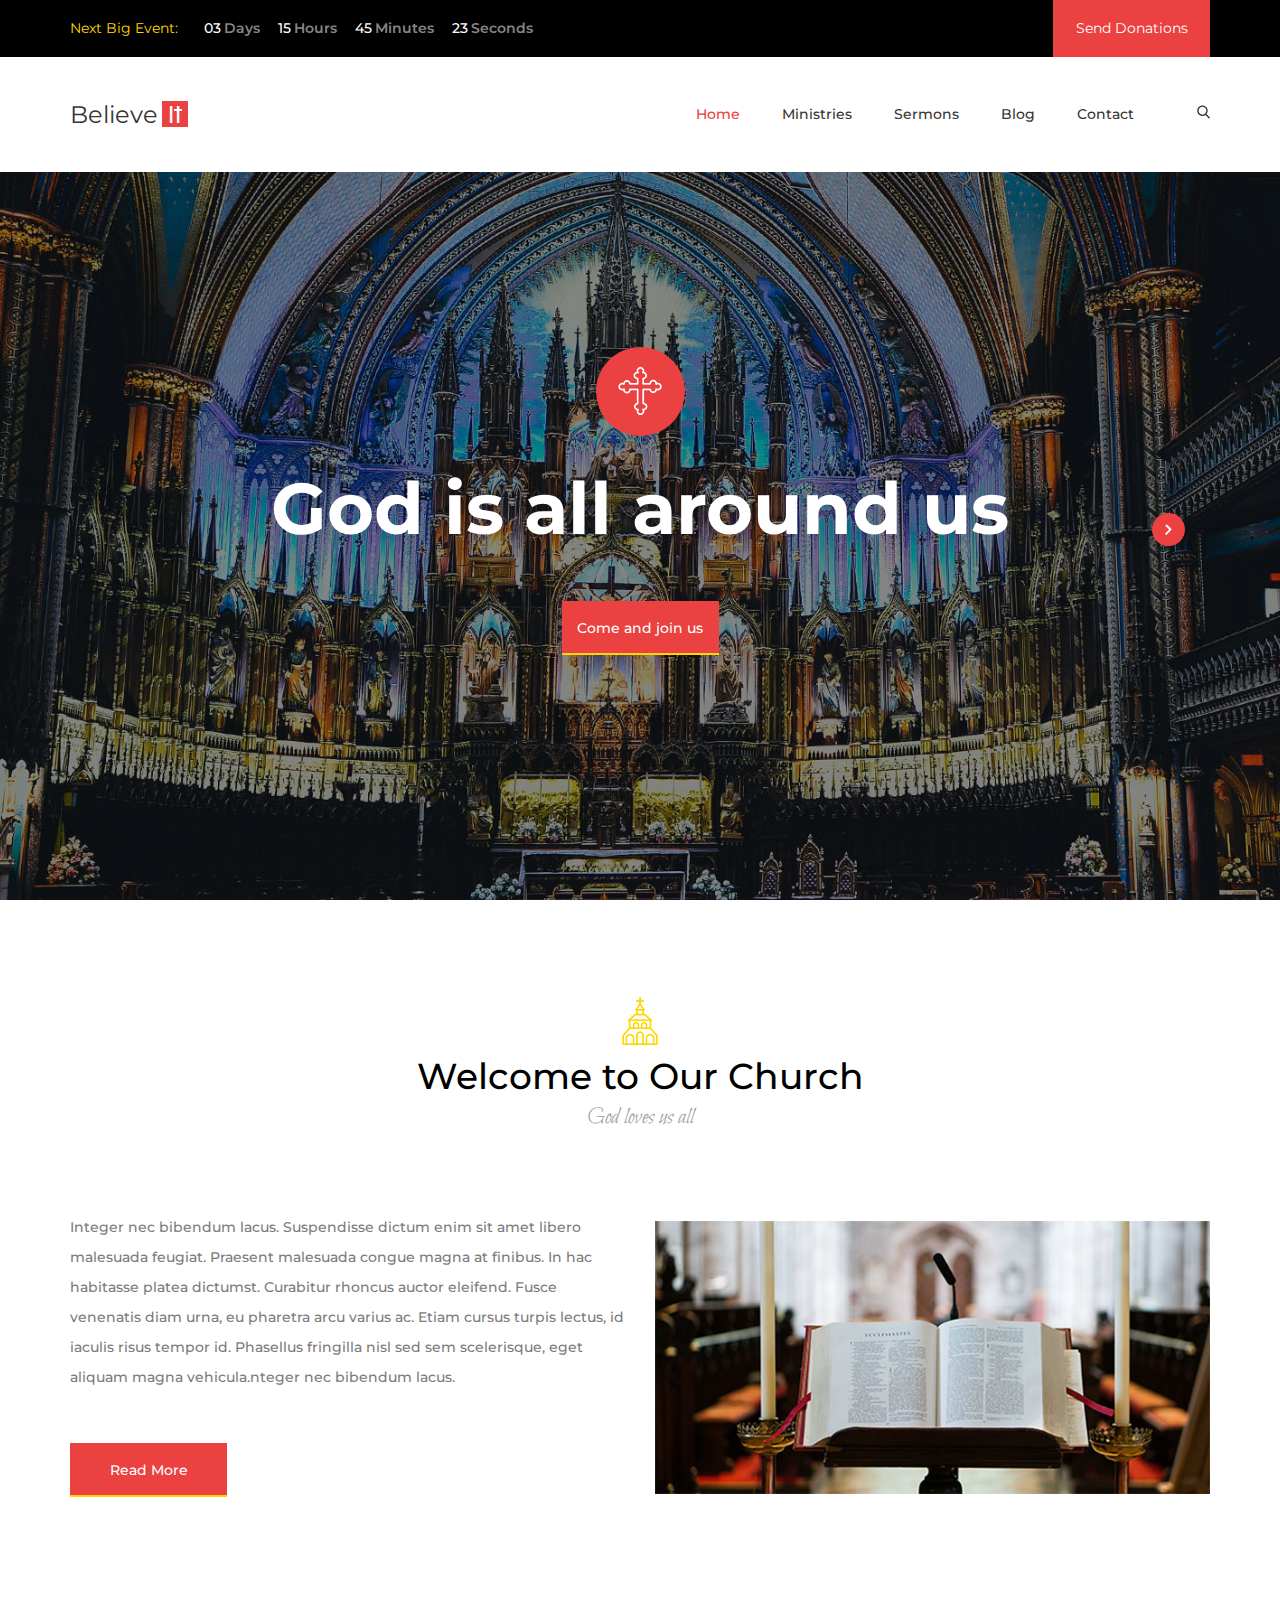
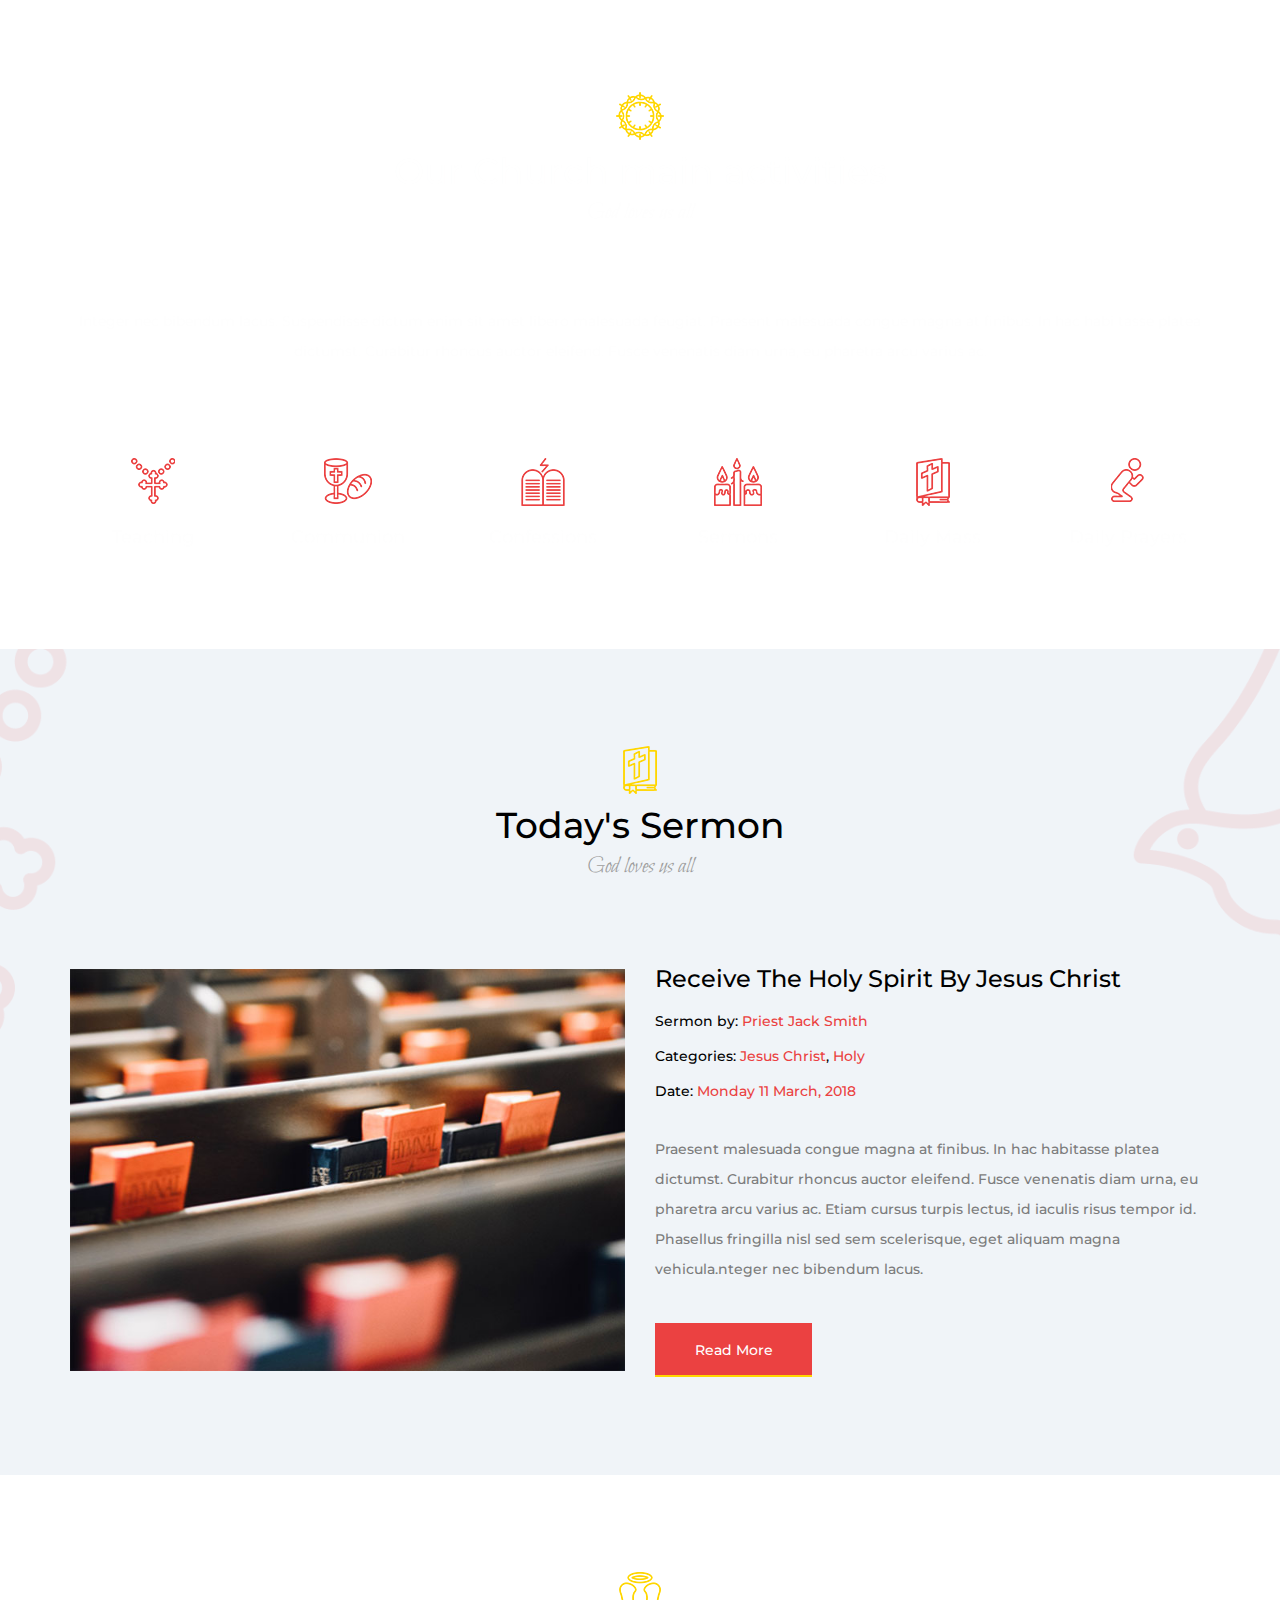
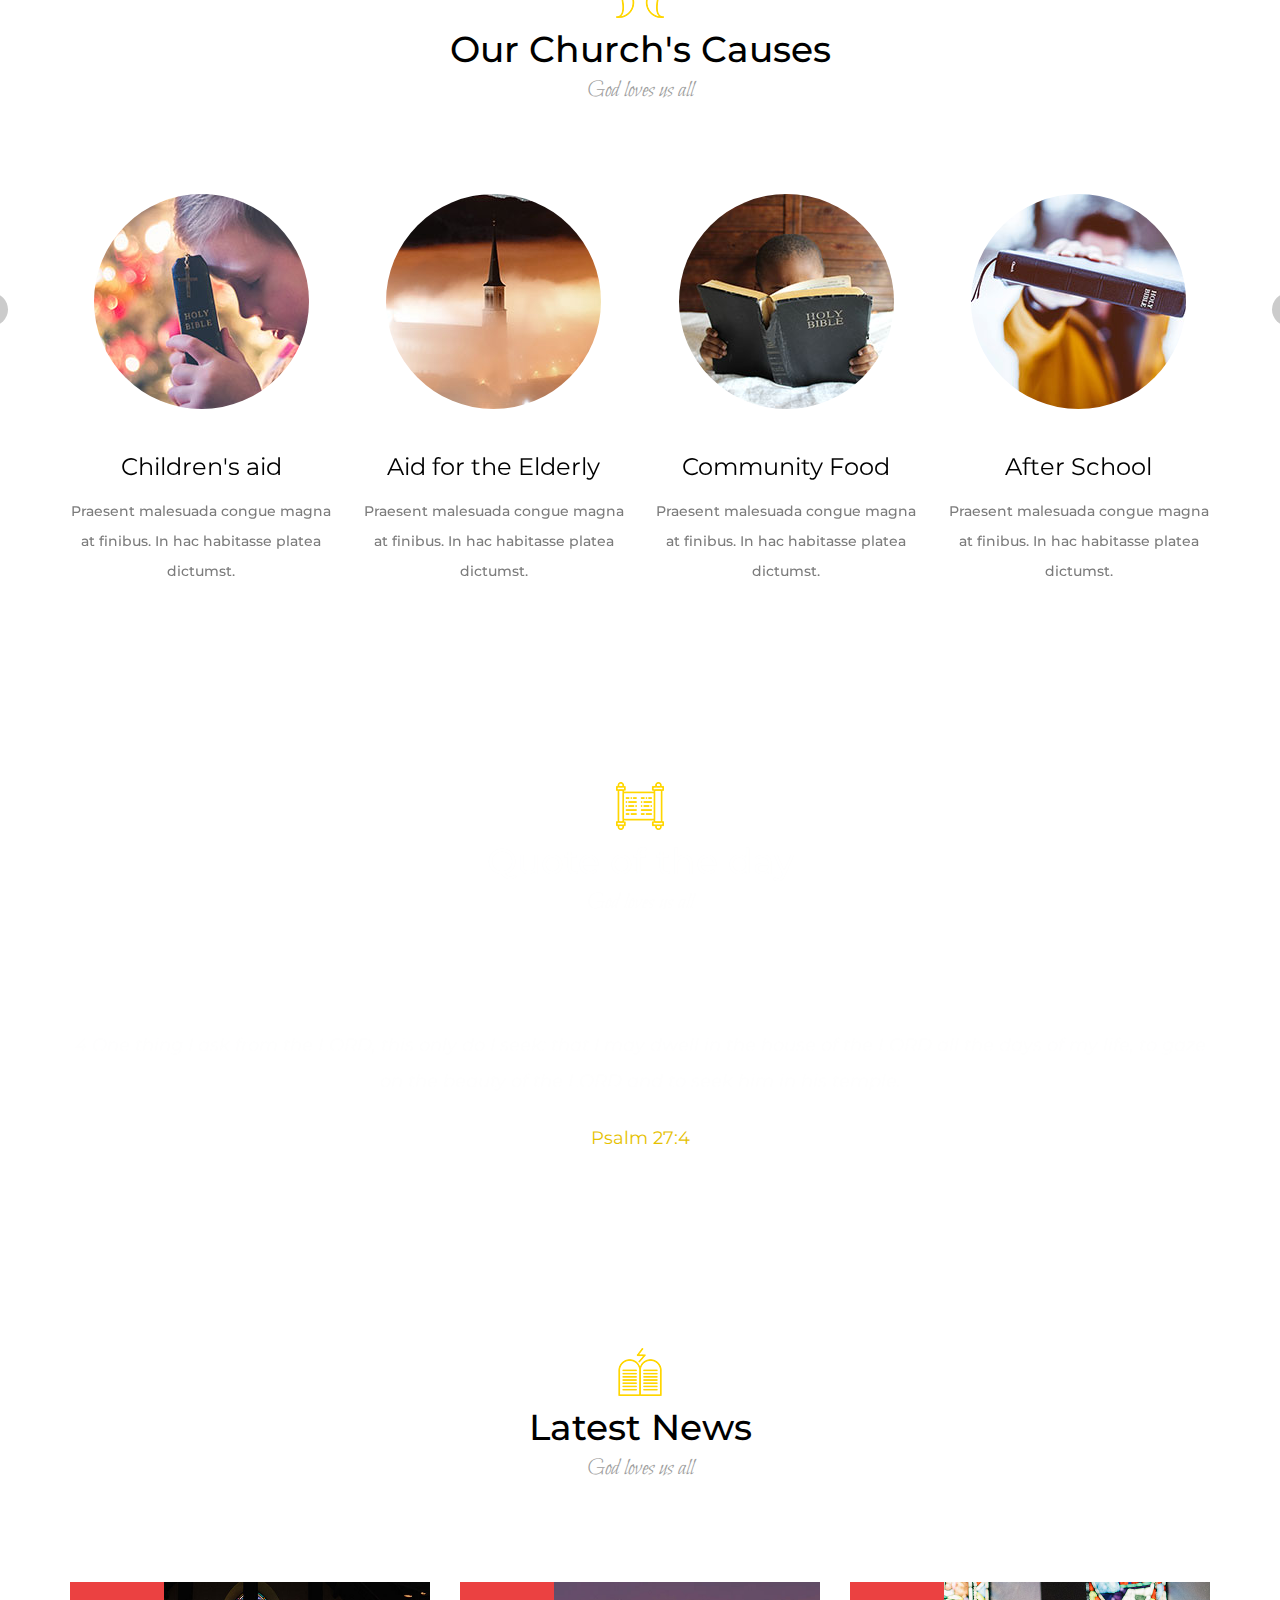
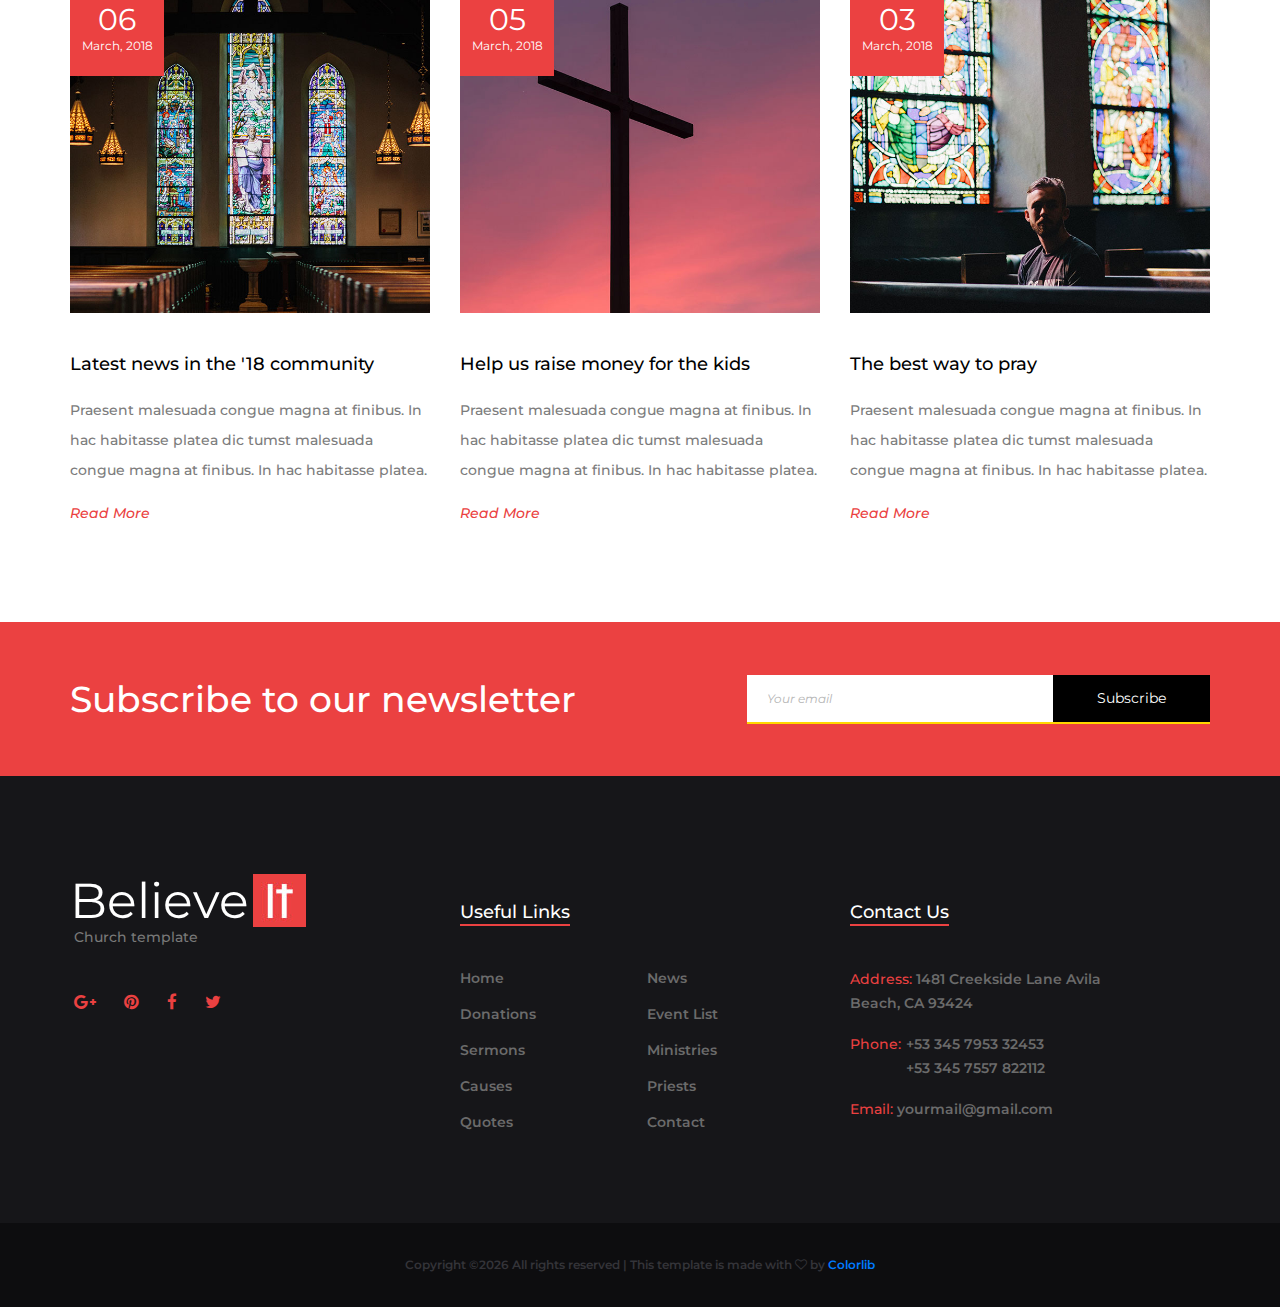
==== index.html @ 7cff06e8 "first commit" ====
<!DOCTYPE html>
<html lang="en">
<head>
<title>Church</title>
<meta charset="utf-8">
<meta http-equiv="X-UA-Compatible" content="IE=edge">
<meta name="description" content="Demo project">
<meta name="viewport" content="width=device-width, initial-scale=1">
<link rel="stylesheet" type="text/css" href="styles/bootstrap4/bootstrap.min.css">
<link href="plugins/font-awesome-4.7.0/css/font-awesome.min.css" rel="stylesheet" type="text/css">
<link rel="stylesheet" type="text/css" href="plugins/OwlCarousel2-2.2.1/owl.carousel.css">
<link rel="stylesheet" type="text/css" href="plugins/OwlCarousel2-2.2.1/owl.theme.default.css">
<link rel="stylesheet" type="text/css" href="plugins/OwlCarousel2-2.2.1/animate.css">
<link rel="stylesheet" type="text/css" href="styles/main_styles.css">
<link rel="stylesheet" type="text/css" href="styles/responsive.css">
</head>
<body>

<div class="super_container">
	
	<!-- Header -->

	<header class="header">
		
		<!-- Top Bar -->

		<div class="top_bar">
			<div class="container">
				<div class="row">
					<div class="col top_bar_content d-flex flex-row align-items-center justify-content-start">
						<div class="event_timer">
							<span>Next Big Event:</span>
							<ul class="timer">
								<li class="d-inline-flex">
									<div id="day" class="timer_num">03</div>
									<div class="timer_unit">Days</div>
								</li>
								<li class="d-inline-flex">
									<div id="hour" class="timer_num">15</div>
									<div class="timer_unit">Hours</div>
								</li>
								<li class="d-inline-flex">
									<div id="minute" class="timer_num">45</div>
									<div class="timer_unit">Minutes</div>
								</li>
								<li class="d-inline-flex">
									<div id="second" class="timer_num">23</div>
									<div class="timer_unit">Seconds</div>
								</li>
							</ul>
						</div>
						<div class="donations_button ml-auto">
							<a href="#">Send Donations</a>
						</div>
					</div>
				</div>
			</div>
		</div>

		<!-- Header Content -->

		<div class="header_container">
			<div class="container">
				<div class="row">
					<div class="col">
						<div class="header_content d-flex flex-row align-items-center justify-content-start">

							<!-- Logo -->
							<div class="logo_container">
								<div class="logo">
									<a href="#">
										<span>Believe</span>
										<img src="images/logo.jpg" alt="">
									</a>
								</div>
							</div>

							<!-- Navigation and Search -->
							<div class="header_nav_container ml-auto">
								<nav class="main_nav">
									<ul>
										<li class="active"><a href="#">Home</a></li>
										<li><a href="ministries.html">Ministries</a></li>
										<li><a href="sermons.html">Sermons</a></li>
										<li><a href="blog.html">Blog</a></li>
										<li><a href="contact.html">Contact</a></li>
									</ul>
								</nav>
								<div class="search">
									<svg xmlns="http://www.w3.org/2000/svg" xmlns:xlink="http://www.w3.org/1999/xlink" version="1.1" id="Capa_1" x="0px" y="0px" viewBox="0 0 56.966 56.966" style="enable-background:new 0 0 56.966 56.966;" xml:space="preserve" width="13px" height="14px">
										<path class="search_path" d="M55.146,51.887L41.588,37.786c3.486-4.144,5.396-9.358,5.396-14.786c0-12.682-10.318-23-23-23s-23,10.318-23,23  s10.318,23,23,23c4.761,0,9.298-1.436,13.177-4.162l13.661,14.208c0.571,0.593,1.339,0.92,2.162,0.92  c0.779,0,1.518-0.297,2.079-0.837C56.255,54.982,56.293,53.08,55.146,51.887z M23.984,6c9.374,0,17,7.626,17,17s-7.626,17-17,17  s-17-7.626-17-17S14.61,6,23.984,6z" fill="#353535"/>
									</svg>
								</div>
							</div>

							<!-- Hamburger -->

							<div class="hamburger ml-auto">
								<i class="fa fa-bars" aria-hidden="true"></i>
							</div>

						</div>
					</div>
				</div>
			</div>

			<div class="header_search_container">
				<div class="container">
					<div class="row">
						<div class="col">
							<div class="header_search_content d-flex flex-row align-items-center justify-content-end">
								<form action="#" class="header_search_form">
									<input type="search" class="search_input" placeholder="Search" required="required">
									<button class="header_search_button d-flex flex-column align-items-center justify-content-center">
										<svg xmlns="http://www.w3.org/2000/svg" xmlns:xlink="http://www.w3.org/1999/xlink" version="1.1" id="Capa_2" x="0px" y="0px" viewBox="0 0 56.966 56.966" style="enable-background:new 0 0 56.966 56.966;" xml:space="preserve" width="20px" height="20px">
											<path class="search_path" d="M55.146,51.887L41.588,37.786c3.486-4.144,5.396-9.358,5.396-14.786c0-12.682-10.318-23-23-23s-23,10.318-23,23  s10.318,23,23,23c4.761,0,9.298-1.436,13.177-4.162l13.661,14.208c0.571,0.593,1.339,0.92,2.162,0.92  c0.779,0,1.518-0.297,2.079-0.837C56.255,54.982,56.293,53.08,55.146,51.887z M23.984,6c9.374,0,17,7.626,17,17s-7.626,17-17,17  s-17-7.626-17-17S14.61,6,23.984,6z" fill="#353535"/>
										</svg>
									</button>
								</form>
							</div>
						</div>
					</div>
				</div>			
			</div>
		</div>

	</header>

	<!-- Menu -->

	<div class="menu d-flex flex-column align-items-center justify-content-center">
		<div class="menu_content">
			<div class="cross_1 d-flex flex-column align-items-center justify-content-center"><img src="images/cross_1.png" alt=""></div>
			<form action="#" class="menu_search_form">
				<input type="search" class="menu_search_input" placeholder="Search" required="required">
				<button class="menu_search_button d-flex flex-column align-items-center justify-content-center">
				<svg xmlns="http://www.w3.org/2000/svg" xmlns:xlink="http://www.w3.org/1999/xlink" version="1.1" id="Capa_3" x="0px" y="0px" viewBox="0 0 56.966 56.966" style="enable-background:new 0 0 56.966 56.966;" xml:space="preserve" width="20px" height="20px">
					<path class="search_path" d="M55.146,51.887L41.588,37.786c3.486-4.144,5.396-9.358,5.396-14.786c0-12.682-10.318-23-23-23s-23,10.318-23,23  s10.318,23,23,23c4.761,0,9.298-1.436,13.177-4.162l13.661,14.208c0.571,0.593,1.339,0.92,2.162,0.92  c0.779,0,1.518-0.297,2.079-0.837C56.255,54.982,56.293,53.08,55.146,51.887z M23.984,6c9.374,0,17,7.626,17,17s-7.626,17-17,17  s-17-7.626-17-17S14.61,6,23.984,6z" fill="#353535"/>
				</svg>
			</button>
			</form>
			<nav class="menu_nav">
				<ul>
					<li class="active"><a href="#">Home</a></li>
					<li><a href="ministries.html">Ministries</a></li>
					<li><a href="sermons.html">Sermons</a></li>
					<li><a href="blog.html">Blog</a></li>
					<li><a href="contact.html">Contact</a></li>
				</ul>
			</nav>
		</div>
		<div class="menu_close"><i class="fa fa-times" aria-hidden="true"></i></div>
	</div>

	<!-- Home -->

	<div class="home">
		
		<!-- Home Slider -->

		<div class="home_slider_container">
			<div class="owl-carousel owl-theme home_slider">

				<!-- Home Slider Item -->
				<div class="owl-item">
					<div class="home_slider_background" style="background-image:url(images/home_slider_background.jpg)"></div>
					<div class="home_slider_content text-center">
						<div class="cross_1 d-flex flex-column align-items-center justify-content-center"><img src="images/cross_1.png" alt=""></div>
						<h1>God is all around us</h1>
						<div class="button home_slider_button"><a href="#">Come and join us</a></div>
					</div>
				</div>

				<!-- Home Slider Item -->
				<div class="owl-item">
					<div class="home_slider_background" style="background-image:url(images/home_slider_background.jpg)"></div>
					<div class="home_slider_content text-center">
						<div class="cross_1 d-flex flex-column align-items-center justify-content-center"><img src="images/cross_1.png" alt=""></div>
						<h1>God is all around us</h1>
						<div class="button home_slider_button"><a href="#">Come and join us</a></div>
					</div>
				</div>

				<!-- Home Slider Item -->
				<div class="owl-item">
					<div class="home_slider_background" style="background-image:url(images/home_slider_background.jpg)"></div>
					<div class="home_slider_content text-center">
						<div class="cross_1 d-flex flex-column align-items-center justify-content-center"><img src="images/cross_1.png" alt=""></div>
						<h1>God is all around us</h1>
						<div class="button home_slider_button"><a href="#">Come and join us</a></div>
					</div>
				</div>

			</div>

			<div class="home_slider_nav d-flex flex-column align-items-center justify-content-center"><img src="images/arrow_r.png" alt=""></div>
		</div>
	</div>

	<!-- Intro -->

	<div class="intro">
		<div class="container">
			<div class="row">
				<div class="col">
					<div class="section_title_container">
						<div class="section_image"><img src="images/church_1.png" alt=""></div>
						<div class="section_title"><h2>Welcome to Our Church</h2></div>
						<div class="section_subtitle">God loves us all</div>
					</div>
				</div>
			</div>
			<div class="row intro_content">

				<!-- Intro Text -->
				<div class="col-lg-6">
					<div class="intro_text">
						<p>Integer nec bibendum lacus. Suspendisse dictum enim sit amet libero malesuada feugiat. Praesent malesuada congue magna at finibus. In hac habitasse platea dictumst. Curabitur rhoncus auctor eleifend. Fusce venenatis diam urna, eu pharetra arcu varius ac. Etiam cursus turpis lectus, id iaculis risus tempor id. Phasellus fringilla nisl sed sem scelerisque, eget aliquam magna vehicula.nteger nec bibendum lacus.</p>
						<div class="button intro_button"><a href="#">Read More</a></div>
					</div>
				</div>

				<!-- Intro Image -->

				<div class="col-lg-6">
					<div class="intro_image"><img src="images/intro.jpg" alt=""></div>
				</div>
			</div>
		</div>
	</div>

	<!-- Services -->

	<div class="services">
		<div class="services_background parallax-window" data-parallax="scroll" data-image-src="images/services.jpg" data-speed="0.8"></div>
		<div class="container">
			<div class="row">
				<div class="col">
					<div class="section_title_container">
						<div class="section_image"><img src="images/church_2.png" alt=""></div>
						<div class="section_title"><h2>Our Church main activities</h2></div>
						<div class="section_subtitle">God loves us all</div>
					</div>
				</div>
			</div>
			<div class="row">
				<div class="col">
					<div class="services_text text-center"><p>Integer nec bibendum lacus. Suspendisse dictum enim sit amet libero malesuada feugiat. Praesent malesuada congue magna at finibus. In hac habi tasse platea dictumst. Curabitur rhoncus auctor eleifend. Fusce venenatis diam urna, eu pharetra arcu varius ac.</p></div>
				</div>
			</div>
			<div class="row services_row">

				<!-- Services Item -->
				<div class="col-lg-2 col-md-4 col-sm-6">
					<div class="services_item text-center">
						<div class="services_image"><img src="images/services_1.png" alt=""></div>
						<div class="services_title">Teaching</div>
					</div>
				</div>

				<!-- Services Item -->
				<div class="col-lg-2 col-md-4 col-sm-6">
					<div class="services_item text-center">
						<div class="services_image"><img src="images/services_2.png" alt=""></div>
						<div class="services_title">Communion</div>
					</div>
				</div>

				<!-- Services Item -->
				<div class="col-lg-2 col-md-4 col-sm-6">
					<div class="services_item text-center">
						<div class="services_image"><img src="images/services_3.png" alt=""></div>
						<div class="services_title">Confessions</div>
					</div>
				</div>

				<!-- Services Item -->
				<div class="col-lg-2 col-md-4 col-sm-6">
					<div class="services_item text-center">
						<div class="services_image"><img src="images/services_4.png" alt=""></div>
						<div class="services_title">Sermons</div>
					</div>
				</div>

				<!-- Services Item -->
				<div class="col-lg-2 col-md-4 col-sm-6">
					<div class="services_item text-center">
						<div class="services_image"><img src="images/services_5.png" alt=""></div>
						<div class="services_title">Daily Mass</div>
					</div>
				</div>

				<!-- Services Item -->
				<div class="col-lg-2 col-md-4 col-sm-6">
					<div class="services_item text-center">
						<div class="services_image"><img src="images/services_6.png" alt=""></div>
						<div class="services_title">Daily Prayers</div>
					</div>
				</div>

			</div>
		</div>
	</div>

	<!-- Sermon -->

	<div class="sermon">
		<div class="sermon_background" style="background-image:url(images/sermon.png)"></div>
		<div class="container">
			<div class="row">
				<div class="col">
					<div class="section_title_container">
						<div class="section_image"><img src="images/church_3.png" alt=""></div>
						<div class="section_title"><h2>Today's Sermon</h2></div>
						<div class="section_subtitle">God loves us all</div>
					</div>
				</div>
			</div>
			<div class="row sermon_row">

				<!-- Sermon Image -->
				<div class="col-lg-6">
					<div class="sermon_image"><img src="images/sermon_image.jpg" alt=""></div>
				</div>
				
				<!-- Sermon Content -->
				<div class="col-lg-6">
					<div class="sermon_content">
						<div class="sermon_title">Receive The Holy Spirit By Jesus Christ</div>
						<ul class="sermon_list">
							<li>Sermon by: <a href="#">Priest Jack Smith</a></li>
							<li>Categories: <a href="#">Jesus Christ</a>, <a href="#">Holy</a></li>
							<li>Date: <a href="#">Monday 11 March, 2018</a></li>
						</ul>
						<div class="sermon_text">
							<p>Praesent malesuada congue magna at finibus. In hac habitasse platea dictumst. Curabitur rhoncus auctor eleifend. Fusce venenatis diam urna, eu pharetra arcu varius ac. Etiam cursus turpis lectus, id iaculis risus tempor id. Phasellus fringilla nisl sed sem scelerisque, eget aliquam magna vehicula.nteger nec bibendum lacus.</p>
						</div>
						<div class="button sermon_button"><a href="sermons.html">Read More</a></div>
					</div>
				</div>

			</div>
		</div>
	</div>

	<!-- Causes -->

	<div class="causes">
		<div class="container">
			<div class="row">
				<div class="col">
					<div class="section_title_container">
						<div class="section_image"><img src="images/church_4.png" alt=""></div>
						<div class="section_title"><h2>Our Church's Causes</h2></div>
						<div class="section_subtitle">God loves us all</div>
					</div>
				</div>
			</div>
			<div class="row">
				<div class="col">
					<div class="causes_slider_container">

						<!-- Causes Slider -->
						<div class="owl-carousel owl-theme causes_slider">

							<!-- Causes Slider Item -->
							<div class="owl-item text-center causes_item">
								<div class="causes_item_image"><img src="images/causes_1.jpg" alt=""></div>
								<div class="causes_item_title">Children's aid</div>
								<div class="causes_item_text">
									<p>Praesent malesuada congue magna at finibus. In hac habitasse platea dictumst.</p>
								</div>
							</div>

							<!-- Causes Slider Item -->
							<div class="owl-item text-center causes_item">
								<div class="causes_item_image"><img src="images/causes_2.jpg" alt=""></div>
								<div class="causes_item_title">Aid for the Elderly</div>
								<div class="causes_item_text">
									<p>Praesent malesuada congue magna at finibus. In hac habitasse platea dictumst.</p>
								</div>
							</div>

							<!-- Causes Slider Item -->
							<div class="owl-item text-center causes_item">
								<div class="causes_item_image"><img src="images/causes_3.jpg" alt=""></div>
								<div class="causes_item_title">Community Food</div>
								<div class="causes_item_text">
									<p>Praesent malesuada congue magna at finibus. In hac habitasse platea dictumst.</p>
								</div>
							</div>

							<!-- Causes Slider Item -->
							<div class="owl-item text-center causes_item">
								<div class="causes_item_image"><img src="images/causes_4.jpg" alt=""></div>
								<div class="causes_item_title">After School</div>
								<div class="causes_item_text">
									<p>Praesent malesuada congue magna at finibus. In hac habitasse platea dictumst.</p>
								</div>
							</div>

						</div>

						<div class="causes_slider_nav causes_slider_prev trans_200 d-flex flex-column align-items-center justify-content-center"><img src="images/arrow_l.png" alt=""></div>
						<div class="causes_slider_nav causes_slider_next trans_200 d-flex flex-column align-items-center justify-content-center"><img src="images/arrow_r.png" alt=""></div>
					</div>
				</div>
			</div>
		</div>
	</div>

	<!-- Quote -->

	<div class="quote">
		<div class="quote_background parallax-window" data-parallax="scroll" data-image-src="images/quote.jpg" data-speed="0.8"></div>
		<div class="container">
			<div class="row">
				<div class="col">
					<div class="section_title_container">
						<div class="section_image"><img src="images/church_5.png" alt=""></div>
						<div class="section_title"><h2>Quote of the day</h2></div>
						<div class="section_subtitle">God loves us all</div>
					</div>
				</div>
			</div>
			<div class="row quote_row">
				<div class="col text-center">
					<div class="quote_char"><img src="images/quote_char.png" alt=""></div>
					<div class="quote_text">4 One thing I ask from the LORD, this only do I seek: that I may dwell in the house of the LORD all the days of my life, to gaze on the beauty of the LORD and to seek him in his temple.</div>
					<div class="quote_source">Psalm 27:4</div>
				</div>
			</div>
		</div>
	</div>

	<!-- News -->

	<div class="news">
		<div class="container">
			<div class="row">
				<div class="col">
					<div class="section_title_container">
						<div class="section_image"><img src="images/church_6.png" alt=""></div>
						<div class="section_title"><h2>Latest News</h2></div>
						<div class="section_subtitle">God loves us all</div>
					</div>
				</div>
			</div>
			<div class="row news_row">

				<!-- News Item -->
				<div class="col-lg-4 news_col">
					<div class="news_item">
						<div class="news_image">
							<img src="images/news_1.jpg" alt="">
							<div class="news_date d-flex flex-column align-items-center justify-content-center">
								<div class="news_day">06</div>
								<div class="news_month">March, 2018</div>
							</div>
						</div>
						<div class="news_content">
							<div class="news_title">Latest news in the '18 community</div>
							<div class="news_text">
								<p>Praesent malesuada congue magna at finibus. In hac habitasse platea dic tumst malesuada congue magna at finibus. In hac habitasse platea.</p>
							</div>
							<div class="news_link"><a href="blog.html">Read More</a></div>
						</div>
					</div>
				</div>

				<!-- News Item -->
				<div class="col-lg-4 news_col">
					<div class="news_item">
						<div class="news_image">
							<img src="images/news_2.jpg" alt="">
							<div class="news_date d-flex flex-column align-items-center justify-content-center">
								<div class="news_day">05</div>
								<div class="news_month">March, 2018</div>
							</div>
						</div>
						<div class="news_content">
							<div class="news_title">Help us raise money for the kids</div>
							<div class="news_text">
								<p>Praesent malesuada congue magna at finibus. In hac habitasse platea dic tumst malesuada congue magna at finibus. In hac habitasse platea.</p>
							</div>
							<div class="news_link"><a href="blog.html">Read More</a></div>
						</div>
					</div>
				</div>

				<!-- News Item -->
				<div class="col-lg-4 news_col">
					<div class="news_item">
						<div class="news_image">
							<img src="images/news_3.jpg" alt="">
							<div class="news_date d-flex flex-column align-items-center justify-content-center">
								<div class="news_day">03</div>
								<div class="news_month">March, 2018</div>
							</div>
						</div>
						<div class="news_content">
							<div class="news_title">The best way to pray</div>
							<div class="news_text">
								<p>Praesent malesuada congue magna at finibus. In hac habitasse platea dic tumst malesuada congue magna at finibus. In hac habitasse platea.</p>
							</div>
							<div class="news_link"><a href="blog.html">Read More</a></div>
						</div>
					</div>
				</div>

			</div>
		</div>
	</div>

	<!-- Newsletter -->

	<div class="newsletter">
		<div class="container">
			<div class="row">
				<div class="col">
					<div class="newsletter_content d-flex flex-lg-row flex-column align-items-center justify-content-start">
						<div class="newsletter_title">Subscribe to our newsletter</div>
						<div class="newsletter_form_container ml-lg-auto">
							<form action="#" id="newsletter_form" class="newsletter_form">
								<input type="email" class="newsletter_input" placeholder="Your email" required="required">
								<button id="newsletter_button" class="newsletter_button">Subscribe</button>
							</form>
						</div>
					</div>
				</div>
			</div>
		</div>
	</div>

	<!-- Footer -->

	<footer class="footer">
		<div class="container">
			<div class="row">

				<!-- Footer Column -->
				<div class="col-lg-4 footer_col">

					<!-- Logo -->
					<div class="logo_container">
						<div class="logo">
							<a href="#">
								<span>Believe</span>
								<img src="images/logo_large.jpg" alt="">
							</a>
						</div>
						<div class="logo_subtitle">Church template</div>
					</div>
					<div class="footer_social">
						<ul>
							<li><a href="#"><i class="fa fa-google-plus" aria-hidden="true"></i></a></li>
							<li><a href="#"><i class="fa fa-pinterest" aria-hidden="true"></i></a></li>
							<li><a href="#"><i class="fa fa-facebook" aria-hidden="true"></i></a></li>
							<li><a href="#"><i class="fa fa-twitter" aria-hidden="true"></i></a></li>
						</ul>
					</div>
				</div>

				<!-- Footer Column -->
				<div class="col-lg-4 footer_col">
					<div class="footer_links">
						<div class="footer_title">Useful Links</div>
						<ul>
							<li><a href="index.html">Home</a></li>
							<li><a href="#">Donations</a></li>
							<li><a href="sermons.html">Sermons</a></li>
							<li><a href="#">Causes</a></li>
							<li><a href="#">Quotes</a></li>
							<li><a href="blog.html">News</a></li>
							<li><a href="#">Event List</a></li>
							<li><a href="ministries.html">Ministries</a></li>
							<li><a href="#">Priests</a></li>
							<li><a href="contact.html">Contact</a></li>
						</ul>
					</div>
				</div>

				<!-- Footer Column -->
				<div class="col-lg-3 footer_col">
					<div class="footer_contact">
						<div class="footer_title">Contact Us</div>
						<ul>
							<li><span>Address: </span>1481 Creekside Lane Avila Beach, CA 93424</li>
							<li class="footer_contact_phone">
								<span>Phone: </span>
								<div>
									<div> +53 345 7953 32453</div>
									<div> +53 345 7557 822112</div>
								</div>
							</li>
							<li><span>Email: </span>yourmail@gmail.com</li>
						</ul>
					</div>
				</div>

			</div>
		</div>

		<!-- Copyright -->
		<div class="copyright text-center"><!-- Link back to Colorlib can't be removed. Template is licensed under CC BY 3.0. -->
Copyright &copy;<script>document.write(new Date().getFullYear());</script> All rights reserved | This template is made with <i class="fa fa-heart-o" aria-hidden="true"></i> by <a href="https://colorlib.com" target="_blank">Colorlib</a>
<!-- Link back to Colorlib can't be removed. Template is licensed under CC BY 3.0. -->
</div>

	</footer>

</div>

<script src="js/jquery-3.2.1.min.js"></script>
<script src="styles/bootstrap4/popper.js"></script>
<script src="styles/bootstrap4/bootstrap.min.js"></script>
<script src="plugins/OwlCarousel2-2.2.1/owl.carousel.js"></script>
<script src="plugins/easing/easing.js"></script>
<script src="plugins/parallax-js-master/parallax.min.js"></script>
<script src="js/custom.js"></script>
</body>
</html>
---- styles/main_styles.css ----
@charset "utf-8";
/* CSS Document */

/******************************

[Table of Contents]

1. Fonts
2. Body and some general stuff
3. Header
	3.1 Top Bar
	3.2 Header Content
	3.3 Logo
	3.4 Main Navigation
	3.5 Search
	3.6 Hamburger
4. Menu
5. Home
	5.1 Home Slider
6. Intro
7. Services
8. Sermon
9. Causes
10. Quote
11. News
12. Newsletter
13. Footer


******************************/

/***********
1. Fonts
***********/

@import url('https://fonts.googleapis.com/css?family=Bilbo|Montserrat:300,400,500,600,700,800,900');

/*********************************
2. Body and some general stuff
*********************************/

*
{
	margin: 0;
	padding: 0;
	-webkit-font-smoothing: antialiased;
	-webkit-text-shadow: rgba(0,0,0,.01) 0 0 1px;
	text-shadow: rgba(0,0,0,.01) 0 0 1px;
}
body
{
	font-family: 'Montserrat', sans-serif;
	font-size: 14px;
	font-weight: 400;
	background: #FFFFFF;
	color: #7c7c7c;
}
div
{
	display: block;
	position: relative;
	-webkit-box-sizing: border-box;
    -moz-box-sizing: border-box;
    box-sizing: border-box;
}
ul
{
	list-style: none;
	margin-bottom: 0px;
}
p
{
	font-family: 'Montserrat', sans-serif;
	font-size: 14px;
	line-height: 2.14;
	font-weight: 500;
	color: #7c7c7c;
	-webkit-font-smoothing: antialiased;
	-webkit-text-shadow: rgba(0,0,0,.01) 0 0 1px;
	text-shadow: rgba(0,0,0,.01) 0 0 1px;
}
p:last-of-type
{
	margin-bottom: 0;
}
p a
{
	display: inline;
	position: relative;
	color: inherit;
	border-bottom: solid 1px #ffa07f;
	-webkit-transition: all 200ms ease;
	-moz-transition: all 200ms ease;
	-ms-transition: all 200ms ease;
	-o-transition: all 200ms ease;
	transition: all 200ms ease;
}
a, a:hover, a:visited, a:active, a:link
{
	text-decoration: none;
	-webkit-font-smoothing: antialiased;
	-webkit-text-shadow: rgba(0,0,0,.01) 0 0 1px;
	text-shadow: rgba(0,0,0,.01) 0 0 1px;
}
p a:active
{
	position: relative;
	color: #FF6347;
}
p a:hover
{
	color: #FFFFFF;
	background: #ffa07f;
}
p a:hover::after
{
	opacity: 0.2;
}
::selection
{
	background: rgba(235,65,65,0.15);
	color: #eb4141;
}
p::selection
{
	
}
h1{font-size: 48px;}
h2{font-size: 36px;}
h3{font-size: 24px;}
h4{font-size: 18px;}
h5{font-size: 14px;}
h1, h2, h3, h4, h5, h6
{
	font-family: 'Montserrat', sans-serif;
	-webkit-font-smoothing: antialiased;
	-webkit-text-shadow: rgba(0,0,0,.01) 0 0 1px;
	text-shadow: rgba(0,0,0,.01) 0 0 1px;
}
h1::selection, 
h2::selection, 
h3::selection, 
h4::selection, 
h5::selection, 
h6::selection
{
	
}
.form-control
{
	color: #db5246;
}
section
{
	display: block;
	position: relative;
	box-sizing: border-box;
}
.clear
{
	clear: both;
}
.clearfix::before, .clearfix::after
{
	content: "";
	display: table;
}
.clearfix::after
{
	clear: both;
}
.clearfix
{
	zoom: 1;
}
.float_left
{
	float: left;
}
.float_right
{
	float: right;
}
.trans_200
{
	-webkit-transition: all 200ms ease;
	-moz-transition: all 200ms ease;
	-ms-transition: all 200ms ease;
	-o-transition: all 200ms ease;
	transition: all 200ms ease;
}
.trans_300
{
	-webkit-transition: all 300ms ease;
	-moz-transition: all 300ms ease;
	-ms-transition: all 300ms ease;
	-o-transition: all 300ms ease;
	transition: all 300ms ease;
}
.trans_400
{
	-webkit-transition: all 400ms ease;
	-moz-transition: all 400ms ease;
	-ms-transition: all 400ms ease;
	-o-transition: all 400ms ease;
	transition: all 400ms ease;
}
.trans_500
{
	-webkit-transition: all 500ms ease;
	-moz-transition: all 500ms ease;
	-ms-transition: all 500ms ease;
	-o-transition: all 500ms ease;
	transition: all 500ms ease;
}
.fill_height
{
	height: 100%;
}
.super_container
{
	width: 100%;
	overflow: hidden;
}
.prlx_parent
{
	overflow: hidden;
}
.prlx
{
	height: 130% !important;
}
.nopadding
{
	padding: 0px !important;
}
.button
{
	width: 157px;
	height: 54px;
	background: rgba(235,65,65,1);
	-webkit-transition: all 200ms ease;
	-moz-transition: all 200ms ease;
	-ms-transition: all 200ms ease;
	-o-transition: all 200ms ease;
	transition: all 200ms ease;
	text-align: center;
}
.button a
{
	display: block;
	font-size: 14px;
	color: #FFFFFF;
	font-weight: 500;
	line-height: 54px;
}
.button::after
{
	display: block;
	position: absolute;
	bottom: 0;
	left: 0;
	width: 100%;
	height: 2px;
	background: #ffd600;
	content: '';
}
.button:hover
{
	background: rgba(235,65,65,0.75);
}
.section_title_container
{
	text-align: center;
}
.section_title
{
	margin-top: 10px;
}
.section_title h2
{
	color: #000000;
}
.section_subtitle
{
	font-family: 'Bilbo', serif;
	font-size: 24px;
	color: #9d9d9d;
	margin-top: -6px;
}

/*********************************
3. Header
*********************************/

.header
{
	position: fixed;
	top: 0;
	left: 0;
	width: 100%;
	z-index: 100;
	-webkit-transition: all 400ms ease;
	-moz-transition: all 400ms ease;
	-ms-transition: all 400ms ease;
	-o-transition: all 400ms ease;
	transition: all 400ms ease;
}
.header.scrolled
{
	top: -57px;
}
.header.scrolled .header_content
{
	height: 92px;
}

/*********************************
3.1 Top Bar
*********************************/

.top_bar
{
	width: 100%;
	background: #000000;
}
.top_bar_content
{
	width: 100%;
	height: 57px;
}
.event_timer span
{
	color: #ffd600;
}
.timer
{
	display: inline-block;
	margin-left: 22px;
}
.timer li:not(:last-child)
{
	margin-right: 14px;
}
.timer_num
{
	display: inline-block;
	color: #FFFFFF;
	font-weight: 500;
}
.timer_unit
{
	display: inline-block;
	color: #868687;
	font-weight: 600;
	margin-left: 3px;
}
.donations_button
{
	width: 157px;
	height: 57px;
	background: #eb4141;
	text-align: center;
	-webkit-transition: all 200ms ease;
	-moz-transition: all 200ms ease;
	-ms-transition: all 200ms ease;
	-o-transition: all 200ms ease;
	transition: all 200ms ease;
}
.donations_button a
{
	display: block;
	color: #FFFFFF;
	line-height: 57px;
	-webkit-transition: all 200ms ease;
	-moz-transition: all 200ms ease;
	-ms-transition: all 200ms ease;
	-o-transition: all 200ms ease;
	transition: all 200ms ease;
}
.donations_button:hover
{
	background: #FFFFFF;
}
.donations_button:hover a
{
	color: #eb4141;
}

/*********************************
3.2 Header Content
*********************************/

.header_container
{
	width: 100%;
	background: #FFFFFF;
}
.header_content
{
	height: 115px;
	-webkit-transition: all 400ms ease;
	-moz-transition: all 400ms ease;
	-ms-transition: all 400ms ease;
	-o-transition: all 400ms ease;
	transition: all 400ms ease;
}

/*********************************
3.3 Logo
*********************************/

.logo a span
{
	font-size: 24px;
	color: #353535;
}
.logo a img
{
	display: inline-block;
	vertical-align: text-bottom;
}

/*********************************
3.4 Main Navigation
*********************************/

.main_nav
{
	display: inline-block;
}
.main_nav ul li
{
	display: inline-block;
	margin-right: 38px;
}
.main_nav ul li:last-child
{
	margin-right: 0;
}
.main_nav ul li a
{
	font-weight: 500;
	color: #353535;
	-webkit-transition: all 200ms ease;
	-moz-transition: all 200ms ease;
	-ms-transition: all 200ms ease;
	-o-transition: all 200ms ease;
	transition: all 200ms ease;
}
.main_nav ul li a:hover
{
	color: #eb4141;
}
.main_nav ul li.active a
{
	color: #eb4141;
}

/*********************************
3.5 Search
*********************************/

.search
{
	display: inline-block;
	margin-left: 59px;
	cursor: pointer;
}
.search_path
{
	fill: #353535;
	-webkit-transition: all 200ms ease;
	-moz-transition: all 200ms ease;
	-ms-transition: all 200ms ease;
	-o-transition: all 200ms ease;
	transition: all 200ms ease;
}
.search:hover .search_path
{
	fill: #eb4141;
}
.header_search_form
{
	display: block;
	position: relative;
	width: 40%;
}
.header_search_container
{
	position: absolute;
	bottom: 0px;
	left: 0px;
	width: 100%;
	background: #eb4141;
	z-index: -1;
	opacity: 0;
	-webkit-transition: all 400ms ease;
	-moz-transition: all 400ms ease;
	-ms-transition: all 400ms ease;
	-o-transition: all 400ms ease;
	transition: all 400ms ease;
}
.header_search_container.active
{
	bottom: -73px;
	opacity: 1;
}
.header_search_content
{
	width: 100%;
	height: 73px;
}
.search_input
{
	width: 100%;
	height: 40px;
	border: none;
	outline: none;
	padding-left: 20px;
}
.header_search_button
{
	position: absolute;
	top: 0;
	right: 0;
	width: 40px;
	height: 100%;
	border: none;
	outline: none;
	cursor: pointer;
}

/*********************************
3.6 Hamburger
*********************************/

.hamburger
{
	display: none;
	cursor: pointer;
	margin-right: 10px
}
.hamburger i
{
	font-size: 20px;
	color: #353535;
	-webkit-transition: all 200ms ease;
	-moz-transition: all 200ms ease;
	-ms-transition: all 200ms ease;
	-o-transition: all 200ms ease;
	transition: all 200ms ease;
}
.hamburger:hover i
{
	color: #eb4141;
}

/*********************************
4. Menu
*********************************/

.menu
{
	position: fixed;
	width: 100vw;
	height: 100vh;
	background: rgba(255,255,255,0.98);
	z-index: 101;
	visibility: hidden;
	opacity: 0;
	-webkit-transition: all 400ms ease;
	-moz-transition: all 400ms ease;
	-ms-transition: all 400ms ease;
	-o-transition: all 400ms ease;
	transition: all 400ms ease;
}
.menu.active
{
	visibility: visible;
	opacity: 1;
}
.menu_search_form
{
	display: block;
	position: relative;
	margin-top: 50px;
}
.menu_search_input
{
	width: 400px;
	height: 40px;
	background: #FFFFFF;
	border: none;
	outline: none;
	padding-left: 20px;
}
.menu_search_button
{
	position: absolute;
	top: 0;
	right: 0;
	width: 40px;
	height: 40px;
	border: none;
	outline: none;
	cursor: pointer;
	background: #FFFFFF;
}
.menu_nav
{
	margin-top: 50px;
	text-align: center;
}
.menu_nav ul li:not(:last-child)
{
	margin-bottom: 6px;
}
.menu_nav ul li a
{
	font-size: 18px;
	font-weight: 700;
	color: #353535;
	-webkit-transition: all 200ms ease;
	-moz-transition: all 200ms ease;
	-ms-transition: all 200ms ease;
	-o-transition: all 200ms ease;
	transition: all 200ms ease;
}
.menu_nav ul li a:hover
{
	color: #eb4141;
}
.menu_close
{
	position: absolute;
	top: 100px;
	right: 100px;
	cursor: pointer;
}
.menu_close i
{
	font-size: 20px;
}
.menu_close:hover i
{
	color: #eb4141;
}

/*********************************
5. Home
*********************************/

.home
{
	width: 100%;
	height: 100vh;
}

/*********************************
5.1 Home Slider
*********************************/

.home_slider_container
{
	width: 100%;
	height: 100%;
}
.home_slider_background
{
	position: absolute;
	top: 0;
	left: 0;
	width: 100%;
	height: 100%;
	background-repeat: no-repeat;
	background-size: cover;
	background-position: center center;
}
.home_slider_content
{
	position: absolute;
	width: 100%;
	top: 38.5%;
	left: 50%;
	padding-left: 15px;
	padding-right: 15px;
	-webkit-transform: translateX(-50%);
	-moz-transform: translateX(-50%);
	-ms-transform: translateX(-50%);
	-o-transform: translateX(-50%);
	transform: translateX(-50%);
}
.cross_1
{
	width: 89px;
	height: 89px;
	border-radius: 50%;
	background: #eb4141;
	margin: 0 auto;
}
.cross_1 img
{
	width: 44px !important;
}
.home_slider_content h1
{
	font-size: 112px;
	font-weight: 700;
	color: #FFFFFF;
	margin-top: 29px;
}
.home_slider_button
{
	margin-left: auto;
	margin-right: auto;
	margin-top: 50px;
}
.home_slider_nav
{
	position: absolute;
	top: 57%;
	right: 95px;
	width: 33px;
	height: 33px;
	border-radius: 50%;
	background: rgba(235,65,65,1);
	z-index: 10;
	cursor: pointer;
	-webkit-transition: all 200ms ease;
	-moz-transition: all 200ms ease;
	-ms-transition: all 200ms ease;
	-o-transition: all 200ms ease;
	transition: all 200ms ease;
}
.home_slider_nav:hover
{
	background: rgba(235,65,65,0.75);
}

/*********************************
6. Intro
*********************************/

.intro
{
	padding-top: 97px;
	padding-bottom: 98px;
	background: #FFFFFF;
}
.intro_content
{
	margin-top: 85px;
}
.intro_text
{
	width: 100%;
	margin-top: -8px;
}
.intro_button
{
	margin-top: 50px;
}
.intro_image
{
	width: 100%;
}
.intro_image img
{
	max-width: 100%;
}

/*********************************
7. Services
*********************************/

.services
{
	padding-top: 97px;
	padding-bottom: 38px;
}
.services_background
{
	position: absolute;
	top: 0;
	left: 0;
	width: 100%;
	height: 100%;
}
.services .section_title h2,
.services .section_subtitle
{
	color: #FFFFFF;
}
.services_text
{
	margin-top: 76px;
}
.services_text p
{
	color: #FFFFFF;
	font-weight: 400;
}
.services_row
{
	margin-top: 91px;
}
.services_item
{
	width: 100%;
	margin-bottom: 60px;
}
.services_image
{
	width: 48px;
	height: 48px;
	margin: 0 auto;
}
.services_image
{
	max-width: 100%;
	max-height: 100%;
}
.services_title
{
	display: inline-block;
	font-size: 18px;
	color: #FFFFFF;
	margin-top: 18px;
	-webkit-transition: all 200ms ease;
	-moz-transition: all 200ms ease;
	-ms-transition: all 200ms ease;
	-o-transition: all 200ms ease;
	transition: all 200ms ease;
}
.services_title::after
{
	display: block;
	position: absolute;
	left: 0;
	bottom: 0px;
	width: 100%;
	height: 1px;
	background: #ffd600;
	content: '';
	visibility: hidden;
	opacity: 0;
	-webkit-transition: all 200ms ease;
	-moz-transition: all 200ms ease;
	-ms-transition: all 200ms ease;
	-o-transition: all 200ms ease;
	transition: all 200ms ease;
}
.services_item:hover .services_title
{
	color: #eb4141;
}
.services_item:hover .services_title::after
{
	visibility: visible;
	opacity: 1;
}

/*********************************
8. Sermon
*********************************/

.sermon
{
	padding-top: 97px;
	padding-bottom: 98px;
	background: #f0f4f8;
}
.sermon_background
{
	position: absolute;
	top: 0;
	left: 0;
	width: 100%;
	height: 100%;
	background-repeat: no-repeat;
	background-size: cover;
	background-position: center center;
}
.sermon_row
{
	margin-top: 84px;
}
.sermon_image
{
	width: 100%;
}
.sermon_image img
{
	max-width: 100%;
}
.sermon_content
{
	width: 100%;
	margin-top: -8px;
}
.sermon_title
{
	font-size: 24px;
	font-weight: 500;
	color: #000000;
}
.sermon_list
{
	margin-top: 14px;
}
.sermon_list li
{
	font-size: 14px;
	font-weight: 500;
	color: #000000;
	margin-bottom: 14px;
}
.sermon_list li:last-child
{
	margin-bottom: 0;
}
.sermon_list li a
{
	color: #eb4141;
}
.sermon_text
{
	margin-top: 33px;
}
.sermon_button
{
	margin-top: 38px;
}

/*********************************
9. Causes
*********************************/

.causes
{
	width: 100%;
	padding-top: 97px;
	padding-bottom: 98px;
	background: #FFFFFF;
}
.causes_slider_container
{
	width: 100%;
	margin-top: 85px;
}
.causes_item:hover .causes_item_image
{

}
.causes_item_image
{
	width: 215px;
	height: 215px;
	border-radius: 50%;
	overflow: hidden;
	margin: 0 auto;
}
.causes_item_image::after
{
	display: block;
	position: absolute;
	top: -1px;
	left: -1px;
	width: calc(100% + 2px);
	height: calc(100% + 2px);
	border-radius: 50%;
	content: '';
	border: solid 10px #eb4141;
	visibility: hidden;
	opacity: 0;
	-webkit-transition: all 200ms ease;
	-moz-transition: all 200ms ease;
	-ms-transition: all 200ms ease;
	-o-transition: all 200ms ease;
	transition: all 200ms ease;
}
.causes_item_image img
{
	max-width: 100%;
}
.causes_item:hover .causes_item_image::after
{
	visibility: visible;
	opacity: 1;
}
.causes_item_title
{
	font-size: 24px;
	color: #000000;
	margin-top: 40px;
	-webkit-transition: all 200ms ease;
	-moz-transition: all 200ms ease;
	-ms-transition: all 200ms ease;
	-o-transition: all 200ms ease;
	transition: all 200ms ease;
}
.causes_item_text
{
	margin-top: 12px;
}
.causes_item:hover .causes_item_title
{
	color: #eb4141;
}
.causes_slider_nav
{
	position: absolute;
	top: 99px;
	width: 33px;
	height: 33px;
	border-radius: 50%;
	background: #cbcbcb;
	cursor: pointer;
}
.causes_slider_nav:hover
{
	background: #eb4141;
}
.causes_slider_prev
{
	left: -95px;
}
.causes_slider_next
{
	right: -95px;
}

/*********************************
10. Quote
*********************************/

.quote
{
	width: 100%;
	padding-top: 97px;
	padding-bottom: 98px;
}
.quote_background
{
	position: absolute;
	top: 0;
	left: 0;
	width: 100%;
	height: 100%;
}
.quote .section_title h2,
.quote .section_subtitle
{
	color: #FFFFFF;
}
.quote_row
{
	margin-top: 55px;
}
.quote_text
{
	font-size: 18px;
	font-style: italic;
	color: #FFFFFF;
	margin-top: 30px;
	line-height: 2;
}
.quote_source
{
	font-size: 18px;
	color: #e6c100;
	margin-top: 26px;
}

/*********************************
11. News
*********************************/

.news
{
	width: 100%;
	padding-top: 98px;
	padding-bottom: 98px;
	background: #FFFFFF;
}
.news_row
{
	margin-top: 95px;
}
.news_item
{
	width: 100%;
}
.news_image
{
	width: 100%;
}
.news_image img
{
	max-width: 100%;
}
.news_date
{
	position: absolute;
	top: 0;
	left: 0;
	width: 94px;
	height: 94px;
	background: #eb4141;
}
.news_day
{
	font-size: 30px;
	color: #FFFFFF;
	line-height: 0.75;
}
.news_month
{
	font-size: 12px;
	color: #FFFFFF;
	line-height: 0.75;
	margin-top: 10px;
}
.news_title
{
	font-size: 18px;
	color: #000000;
	font-weight: 500;
	margin-top: 38px;
}
.news_text
{
	margin-top: 18px;
}
.news_link
{
	margin-top: 18px;
}
.news_link a
{
	font-size: 14px;
	color: #eb4141;
	font-style: italic;
	font-weight: 500;
}

/*********************************
12. Newsletter
*********************************/

.newsletter
{
	width: 100%;
	background: #eb4141;
}
.newsletter_content
{
	height: 154px;
}
.newsletter_title
{
	font-size: 36px;
	color: #FFFFFF;
	font-weight: 500;
}
.newsletter_form
{
	position: relative;
}
.newsletter_input
{
	width: 463px;
	height: 49px;
	border: none;
	outline: none;
	padding-left: 20px;
	border-bottom: solid 2px #ffd600;
}
.newsletter_button
{
	position: absolute;
	top: 0;
	right: 0;
	width: 157px;
	height: 47px;
	background: #000000;
	color: #FFFFFF;
	border: none;
	outline: none;
	cursor: pointer;
}
.newsletter_input::-webkit-input-placeholder
{
	font-size: 12px !important;
	font-weight: 400 !important;
	font-style: italic;
	color: #b5b5b5 !important;
}
.newsletter_input:-moz-placeholder
{
	font-size: 12px !important;
	font-weight: 400 !important;
	font-style: italic;
	color: #b5b5b5 !important;
}
.newsletter_input::-moz-placeholder
{
	font-size: 12px !important;
	font-weight: 400 !important;
	font-style: italic;
	color: #b5b5b5 !important;
} 
.newsletter_input:-ms-input-placeholder
{ 
	font-size: 12px !important;
	font-weight: 400 !important;
	font-style: italic;
	color: #b5b5b5 !important;
}
.newsletter_input::input-placeholder
{
	font-size: 12px !important;
	font-weight: 400 !important;
	font-style: italic;
	color: #b5b5b5 !important;
}

/*********************************
13. Footer
*********************************/

.footer
{
	width: 100%;
	background: #161619;
	padding-top: 88px;
}
.footer .logo a span
{
	font-size: 49px;
	color: #FFFFFF;
}
.footer .logo a img
{
	display: inline-block;
	-webkit-transform: translateY(5px);
	-moz-transform: translateY(5px);
	-ms-transform: translateY(5px);
	-o-transform: translateY(5px);
	transform: translateY(5px);
}
.logo_subtitle
{
	font-size: 14px;
	font-weight: 500;
	color: #797979;
	margin-top: -11px;
	padding-left: 4px;
}
.footer_social
{
	margin-top: 45px;
	padding-left: 4px;
}
.footer_social ul li
{
	display: inline-block;
	margin-right: 24px;
}
.footer_social ul li:last-child
{
	margin-right: 0;
}
.footer_social ul li a i
{
	font-size: 17px;
	color: #eb4141;
	-webkit-transition: all 200ms ease;
	-moz-transition: all 200ms ease;
	-ms-transition: all 200ms ease;
	-o-transition: all 200ms ease;
	transition: all 200ms ease;
}
.footer_social ul li:hover a i
{
	color: #FFFFFF;
}
.footer_links
{
	width: 100%;
	padding-top: 35px;
}
.footer_title
{
	display: inline-block;
	font-size: 18px;
	font-weight: 500;
	color: #FFFFFF;
}
.footer_title::after
{
	display: block;
	position: absolute;
	left: 0;
	bottom: 0;
	width: 100%;
	height: 2px;
	background: #eb4141;
	content: '';
}
.footer_links ul
{
	-webkit-columns: 2;
	-moz-columns: 2;
	columns: 2;
	margin-top: 42px;
}
.footer_links ul li
{
	margin-bottom: 15px;
}
.footer_links ul li a
{
	font-size: 14px;
	color: #6b6b6b;
	font-weight: 600;
	-webkit-transition: all 200ms ease;
	-moz-transition: all 200ms ease;
	-ms-transition: all 200ms ease;
	-o-transition: all 200ms ease;
	transition: all 200ms ease;
}
.footer_links ul li a:hover
{
	color: #eb4141;
}
.footer_contact
{
	width: 100%;
	padding-top: 35px;
}
.footer_contact ul
{
	margin-top: 42px;
}
.footer_contact ul li
{
	font-size: 14px;
	font-weight: 600;
	color: #6b6b6b;
	line-height: 1.71;
	margin-bottom: 17px;
}
.footer_contact ul li:last-child
{
	margin-bottom: 0;
}
.footer_contact ul li span
{
	font-weight: 500;
	color: #eb4141;
}
.footer_contact_phone span
{
	float: left;
}
.footer_contact_phone div
{
	padding-left: 28px;
}
.copyright
{
	width: 100%;
	height: 84px;
	background: #0d0d0f;
	color: #343439;
	font-size: 12px;
	font-weight: 600;
	line-height: 84px;
	margin-top: 75px;
}
---- styles/responsive.css ----
@charset "utf-8";
/* CSS Document */

/******************************

[Table of Contents]

1. 1600px
2. 1440px
3. 1280px
4. 1199px
5. 1024px
6. 991px
7. 959px
8. 880px
9. 768px
10. 767px
11. 539px
12. 479px
13. 400px

******************************/

/************
1. 1600px
************/

@media only screen and (max-width: 1600px)
{
	
}

/************
2. 1440px
************/

@media only screen and (max-width: 1440px)
{
	
}

/************
3. 1380px
************/

@media only screen and (max-width: 1380px)
{
	
}

/************
3. 1280px
************/

@media only screen and (max-width: 1280px)
{
	.home_slider_content h1
	{
		font-size: 72px;
	}
}

/************
4. 1199px
************/

@media only screen and (max-width: 1199px)
{
	
}

/************
4. 1100px
************/

@media only screen and (max-width: 1100px)
{
	
}

/************
5. 1024px
************/

@media only screen and (max-width: 1024px)
{
	
}

/************
6. 991px
************/

@media only screen and (max-width: 991px)
{
	.home_slider_nav
	{
		right: 40px;
	}
	.home_slider_content h1
	{
		font-size: 64px;
	}
	.header_nav_container
	{
		display: none;
	}
	.hamburger
	{
		display: block;
	}
	.intro_image
	{
		margin-top: 50px;
	}
	.sermon_content
	{
		margin-top: 76px;
	}
	.news_col:not(:last-child)
	{
		margin-bottom: 60px;
	}
	.newsletter_content
	{
		height: auto;
		padding-top: 40px;
		padding-bottom: 50px;
	}
	.newsletter_form_container
	{
		margin-top: 30px;
	}
	.footer_col:not(:last-child)
	{
		margin-bottom: 30px;
	}
}

/************
7. 959px
************/

@media only screen and (max-width: 959px)
{
	
}

/************
8. 880px
************/

@media only screen and (max-width: 880px)
{
	
}

/************
9. 768px
************/

@media only screen and (max-width: 768px)
{
	
}

/************
10. 767px
************/

@media only screen and (max-width: 767px)
{
	.top_bar
	{
		display: none;
	}
	.header.scrolled
	{
		top: 0px;
	}
	.home_slider_content h1
	{
		font-size: 48px;
	}
	.causes_slider_nav
	{
		display: none !important;
	}
}

/************
11. 575px
************/

@media only screen and (max-width: 575px)
{
	p
	{
		font-size: 13px;
		font-weight: 400;
	}
	h2
	{
		font-size: 24px;
	}
	.button
	{
		width: 117px;
		height: 36px;
	}
	.button a
	{
		font-size: 10px;
		line-height: 36px
	}
	.home_slider_button
	{
		margin-top: 33px;
	}
	.section_subtitle
	{
		font-size: 16px;
	}
	.header_content
	{
		height: 65px;
	}
	.header.scrolled .header_content
	{
		height: 65px;
	}
	.cross_1
	{
		height: 59px;
		width: 59px;
	}
	.cross_1 img
	{
		width: 34px !important;
	}
	.home_slider_nav
	{
		display: none !important;
	}
	.home_slider_content h1
	{
		font-size: 24px;
	}
	.sermon_title
	{
		font-size: 20px;
	}
	.quote_text,
	.quote_source
	{
		font-size: 14px;
	}
	.menu_close
	{
		top: 21px;
		right: 40px;
	}
	.menu_search_form
	{
		width: 100%;
		padding-right: 15px;
	}
	.menu_search_input
	{
		width: 100%;
	}
	.menu_search_button
	{
		right: 15px;
	}
	.menu_content
	{
		width: 100%;
		padding-left: 15px;
		padding-right: 15px;
	}
	.newsletter_title
	{
		font-size: 24px;
	}
	.newsletter_form_container
	{
		width: 100%;
	}
	.newsletter_form
	{
		width: 100%;
	}
	.newsletter_input
	{
		width: 100%;
		height: 40px;
	}
	.newsletter_button
	{
		width: 101px;
		height: 38px;
		font-size: 10px;
	}
}

/************
11. 539px
************/

@media only screen and (max-width: 539px)
{
	
}

/************
12. 480px
************/

@media only screen and (max-width: 480px)
{
	
}

/************
13. 479px
************/

@media only screen and (max-width: 479px)
{
	
}

/************
14. 400px
************/

@media only screen and (max-width: 400px)
{
	
}
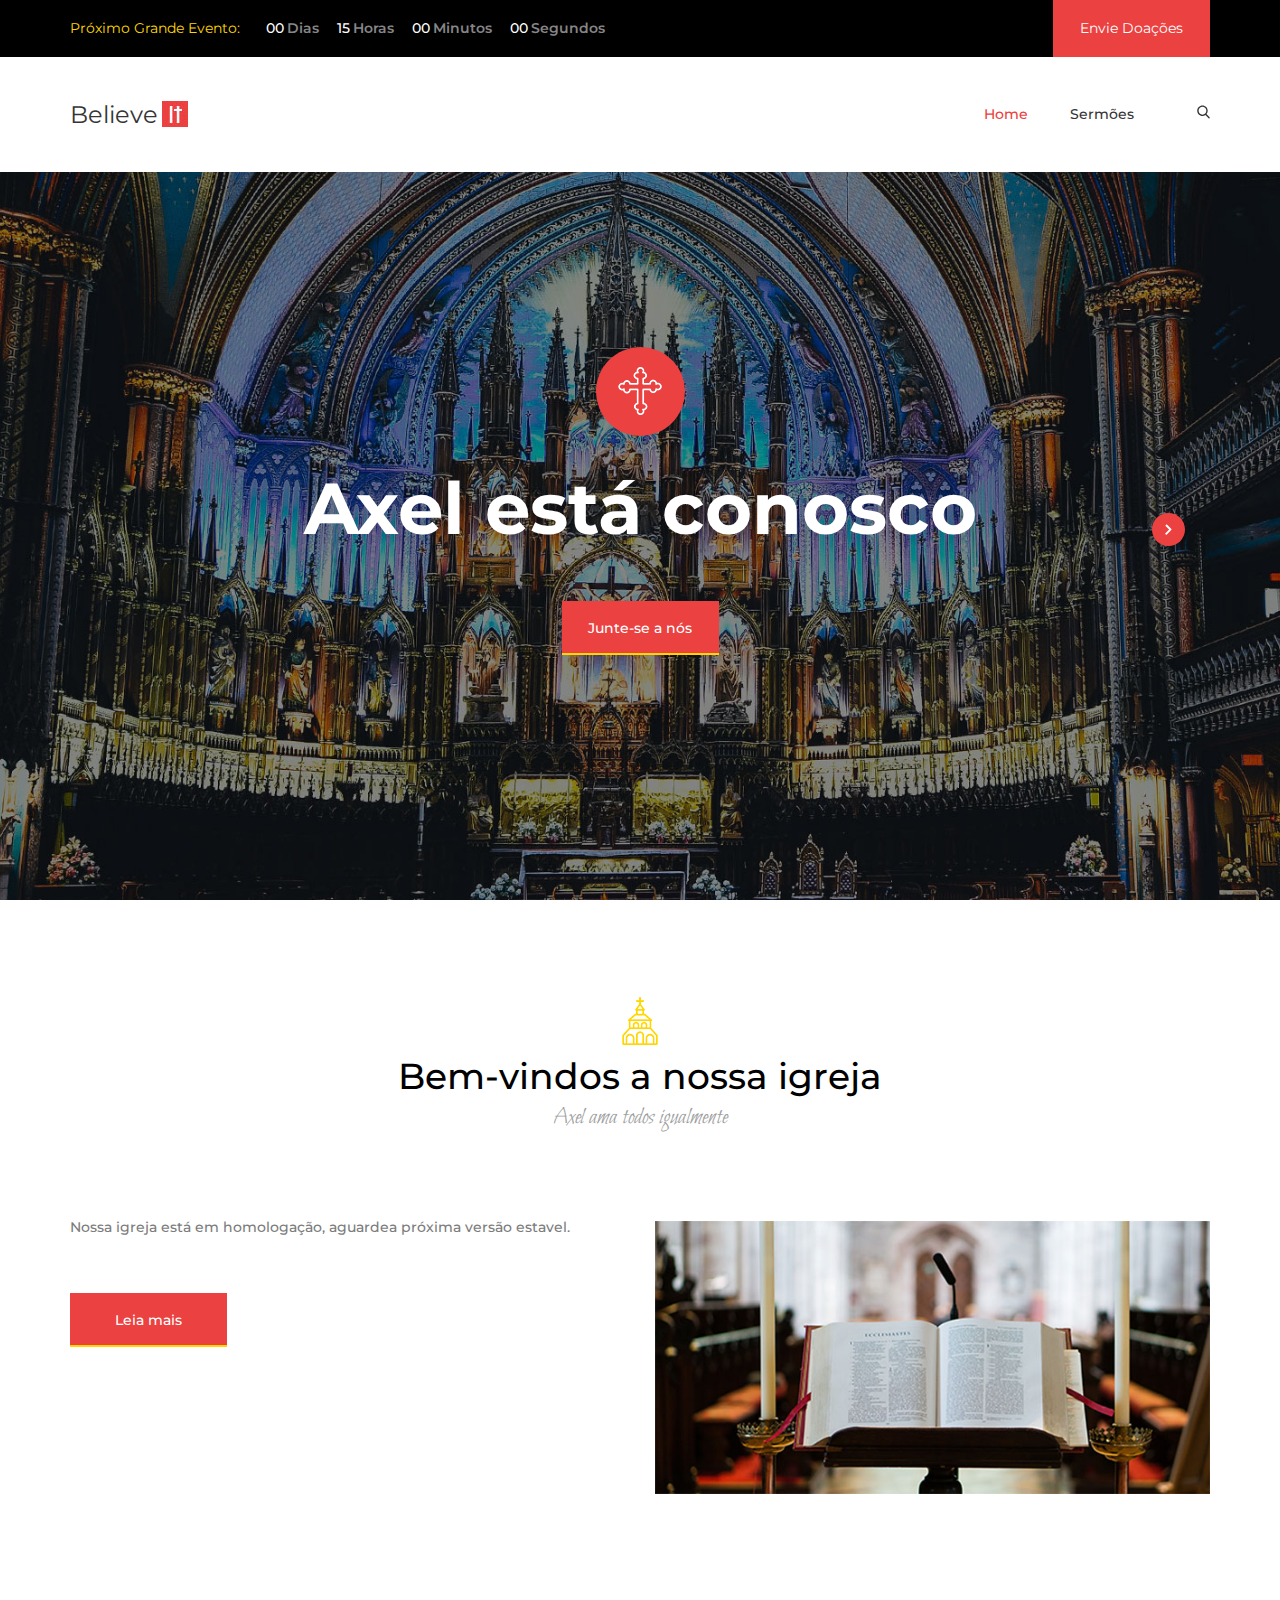
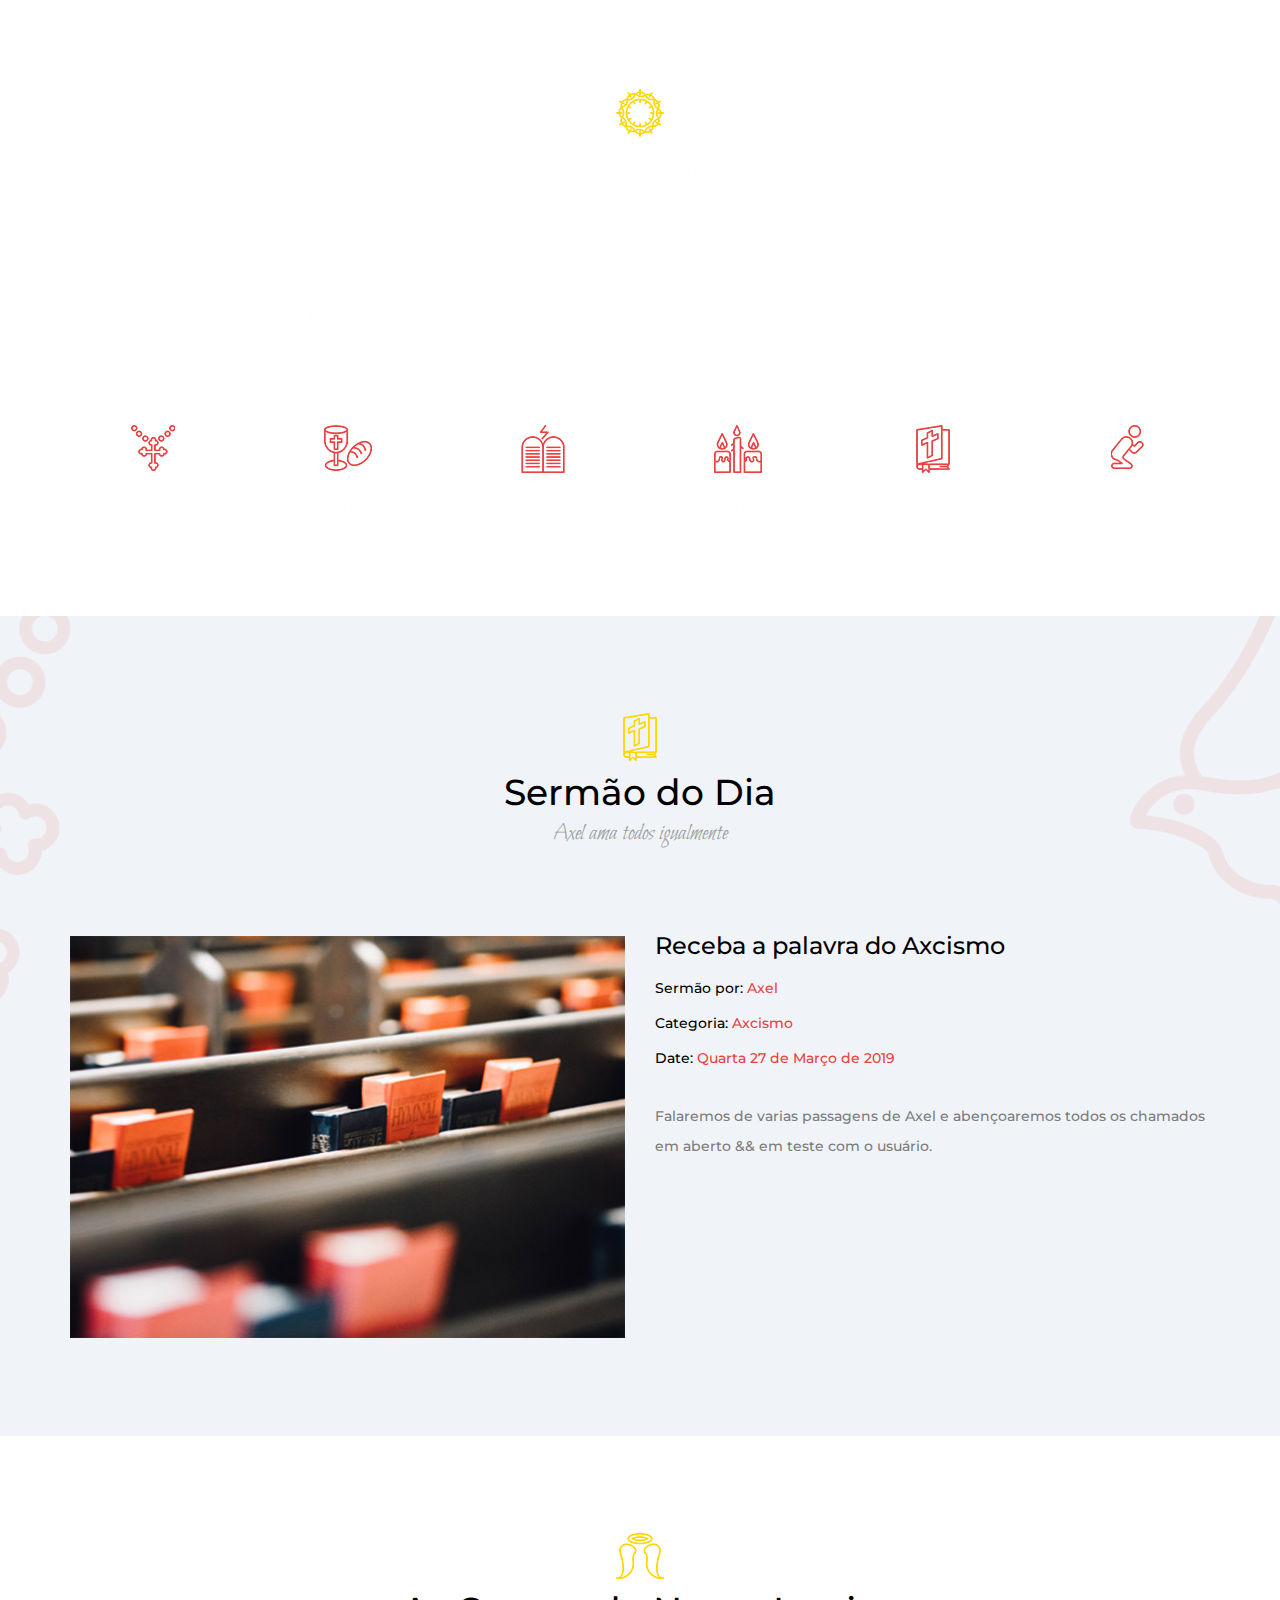
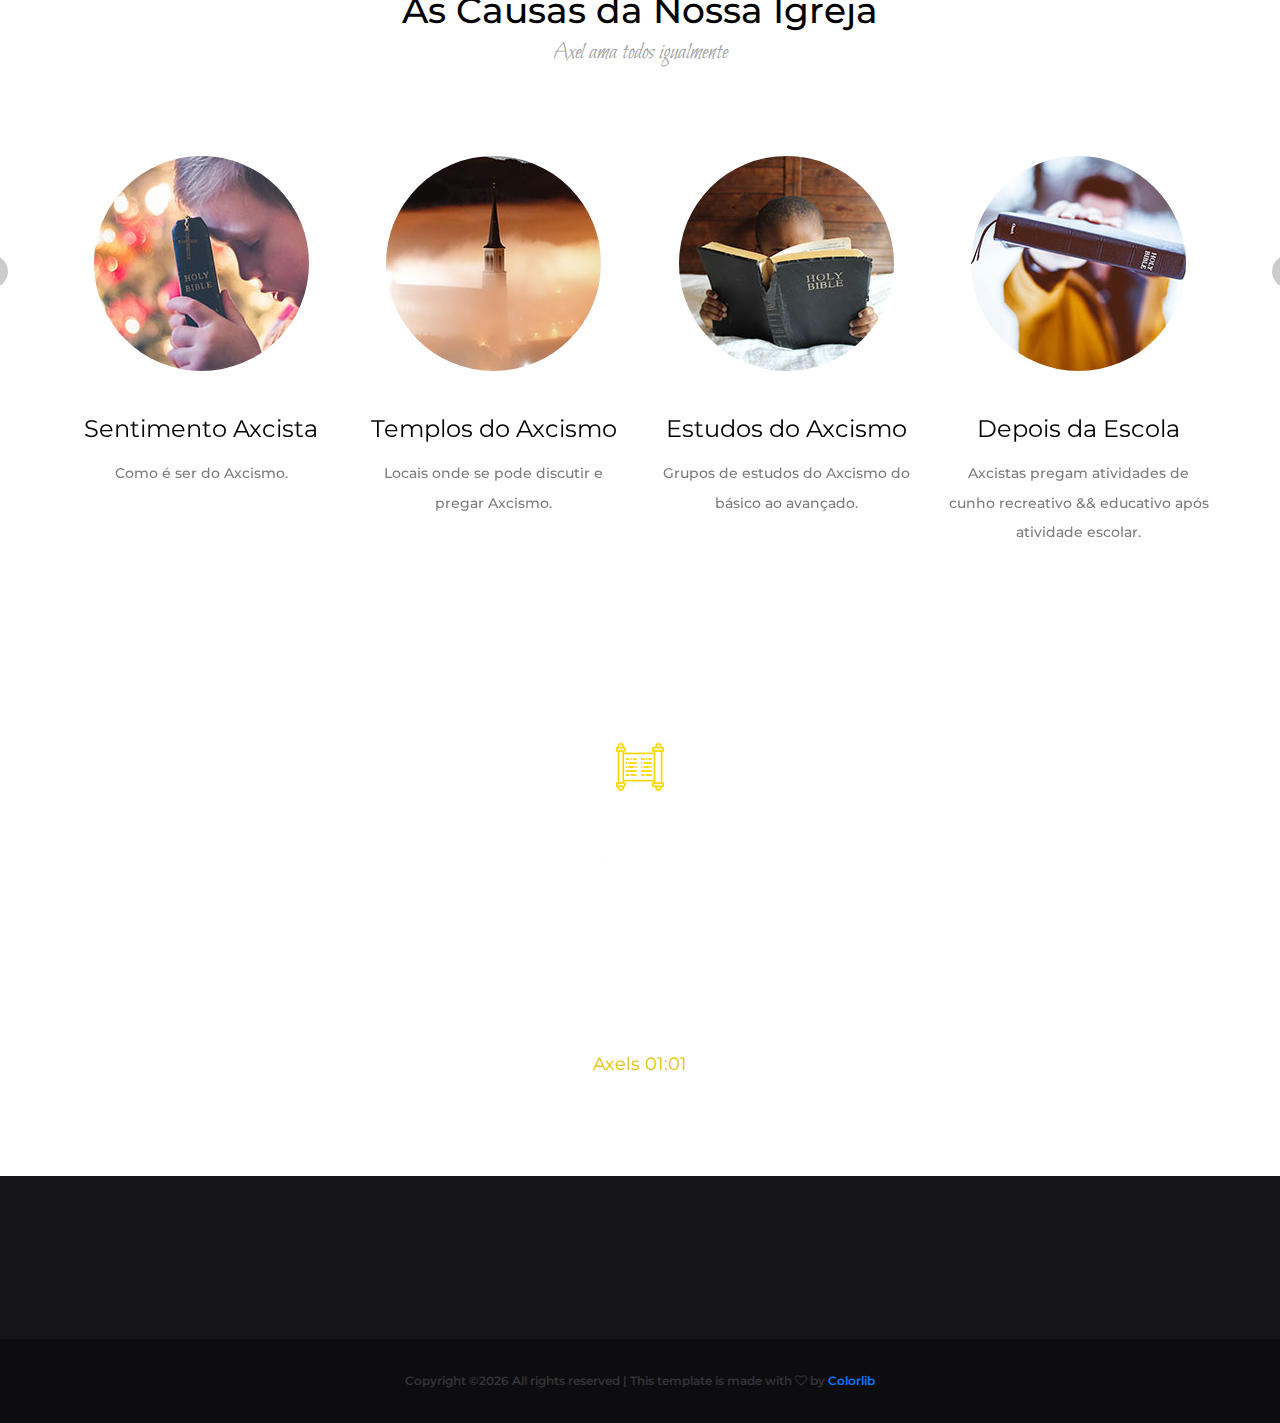
==== commit 106d9a4e: "atualização pagina" ====
--- a/index.html
+++ b/index.html
@@ -24,33 +24,33 @@
 		
 		<!-- Top Bar -->
 
-		<div class="top_bar">
+	<div class="top_bar">
 			<div class="container">
 				<div class="row">
 					<div class="col top_bar_content d-flex flex-row align-items-center justify-content-start">
 						<div class="event_timer">
-							<span>Next Big Event:</span>
+							<span>Próximo Grande Evento:</span>
 							<ul class="timer">
 								<li class="d-inline-flex">
-									<div id="day" class="timer_num">03</div>
-									<div class="timer_unit">Days</div>
+									<div id="day" class="timer_num">00</div>
+									<div class="timer_unit">Dias</div>
 								</li>
 								<li class="d-inline-flex">
 									<div id="hour" class="timer_num">15</div>
-									<div class="timer_unit">Hours</div>
+									<div class="timer_unit">Horas</div>
 								</li>
 								<li class="d-inline-flex">
-									<div id="minute" class="timer_num">45</div>
-									<div class="timer_unit">Minutes</div>
+									<div id="minute" class="timer_num">00</div>
+									<div class="timer_unit">Minutos</div>
 								</li>
 								<li class="d-inline-flex">
-									<div id="second" class="timer_num">23</div>
-									<div class="timer_unit">Seconds</div>
+									<div id="second" class="timer_num">00</div>
+									<div class="timer_unit">Segundos</div>
 								</li>
 							</ul>
 						</div>
 						<div class="donations_button ml-auto">
-							<a href="#">Send Donations</a>
+							<a href="#">Envie Doações</a>
 						</div>
 					</div>
 				</div>
@@ -80,10 +80,10 @@
 								<nav class="main_nav">
 									<ul>
 										<li class="active"><a href="#">Home</a></li>
-										<li><a href="ministries.html">Ministries</a></li>
-										<li><a href="sermons.html">Sermons</a></li>
-										<li><a href="blog.html">Blog</a></li>
-										<li><a href="contact.html">Contact</a></li>
+										<!-- <li><a href="ministries.html">Ministerios</a></li> -->
+										<li><a href="sermons.html">Sermões</a></li>
+										<!-- <li><a href="blog.html">Blog</a></li> -->
+										<!-- <li><a href="contact.html">Contato</a></li> -->
 									</ul>
 								</nav>
 								<div class="search">
@@ -166,8 +166,8 @@
 					<div class="home_slider_background" style="background-image:url(images/home_slider_background.jpg)"></div>
 					<div class="home_slider_content text-center">
 						<div class="cross_1 d-flex flex-column align-items-center justify-content-center"><img src="images/cross_1.png" alt=""></div>
-						<h1>God is all around us</h1>
-						<div class="button home_slider_button"><a href="#">Come and join us</a></div>
+						<h1>Axel está conosco</h1>
+						<div class="button home_slider_button"><a href="#">Junte-se a nós</a></div>
 					</div>
 				</div>
 
@@ -176,8 +176,8 @@
 					<div class="home_slider_background" style="background-image:url(images/home_slider_background.jpg)"></div>
 					<div class="home_slider_content text-center">
 						<div class="cross_1 d-flex flex-column align-items-center justify-content-center"><img src="images/cross_1.png" alt=""></div>
-						<h1>God is all around us</h1>
-						<div class="button home_slider_button"><a href="#">Come and join us</a></div>
+						<h1>Axel esta conosotros</h1>
+						<div class="button home_slider_button"><a href="#">Juntate a nosotros</a></div>
 					</div>
 				</div>
 
@@ -186,7 +186,7 @@
 					<div class="home_slider_background" style="background-image:url(images/home_slider_background.jpg)"></div>
 					<div class="home_slider_content text-center">
 						<div class="cross_1 d-flex flex-column align-items-center justify-content-center"><img src="images/cross_1.png" alt=""></div>
-						<h1>God is all around us</h1>
+						<h1>Axel is all around us</h1>
 						<div class="button home_slider_button"><a href="#">Come and join us</a></div>
 					</div>
 				</div>
@@ -205,8 +205,8 @@
 				<div class="col">
 					<div class="section_title_container">
 						<div class="section_image"><img src="images/church_1.png" alt=""></div>
-						<div class="section_title"><h2>Welcome to Our Church</h2></div>
-						<div class="section_subtitle">God loves us all</div>
+						<div class="section_title"><h2>Bem-vindos a nossa igreja</h2></div>
+						<div class="section_subtitle">Axel ama todos igualmente</div>
 					</div>
 				</div>
 			</div>
@@ -215,8 +215,8 @@
 				<!-- Intro Text -->
 				<div class="col-lg-6">
 					<div class="intro_text">
-						<p>Integer nec bibendum lacus. Suspendisse dictum enim sit amet libero malesuada feugiat. Praesent malesuada congue magna at finibus. In hac habitasse platea dictumst. Curabitur rhoncus auctor eleifend. Fusce venenatis diam urna, eu pharetra arcu varius ac. Etiam cursus turpis lectus, id iaculis risus tempor id. Phasellus fringilla nisl sed sem scelerisque, eget aliquam magna vehicula.nteger nec bibendum lacus.</p>
-						<div class="button intro_button"><a href="#">Read More</a></div>
+						<p>Nossa igreja está em homologação, aguardea próxima versão estavel.</p>
+						<div class="button intro_button"><a href="#">Leia mais</a></div>
 					</div>
 				</div>
 
@@ -238,14 +238,14 @@
 				<div class="col">
 					<div class="section_title_container">
 						<div class="section_image"><img src="images/church_2.png" alt=""></div>
-						<div class="section_title"><h2>Our Church main activities</h2></div>
-						<div class="section_subtitle">God loves us all</div>
-					</div>
-				</div>
-			</div>
-			<div class="row">
-				<div class="col">
-					<div class="services_text text-center"><p>Integer nec bibendum lacus. Suspendisse dictum enim sit amet libero malesuada feugiat. Praesent malesuada congue magna at finibus. In hac habi tasse platea dictumst. Curabitur rhoncus auctor eleifend. Fusce venenatis diam urna, eu pharetra arcu varius ac.</p></div>
+						<div class="section_title"><h2>Nossos principais dogmas</h2></div>
+						<div class="section_subtitle">Axel ama todos igualmente</div>
+					</div>
+				</div>
+			</div>
+			<div class="row">
+				<div class="col">
+					<div class="services_text text-center"><p>Nós acreditamos na santidade das sextas-feiras de forma que ficam vetadas atividades laborais.</p></div>
 				</div>
 			</div>
 			<div class="row services_row">
@@ -254,7 +254,7 @@
 				<div class="col-lg-2 col-md-4 col-sm-6">
 					<div class="services_item text-center">
 						<div class="services_image"><img src="images/services_1.png" alt=""></div>
-						<div class="services_title">Teaching</div>
+						<div class="services_title">Ensinamentos</div>
 					</div>
 				</div>
 
@@ -270,7 +270,7 @@
 				<div class="col-lg-2 col-md-4 col-sm-6">
 					<div class="services_item text-center">
 						<div class="services_image"><img src="images/services_3.png" alt=""></div>
-						<div class="services_title">Confessions</div>
+						<div class="services_title">Confissões</div>
 					</div>
 				</div>
 
@@ -278,7 +278,7 @@
 				<div class="col-lg-2 col-md-4 col-sm-6">
 					<div class="services_item text-center">
 						<div class="services_image"><img src="images/services_4.png" alt=""></div>
-						<div class="services_title">Sermons</div>
+						<div class="services_title">Sermões</div>
 					</div>
 				</div>
 
@@ -286,7 +286,7 @@
 				<div class="col-lg-2 col-md-4 col-sm-6">
 					<div class="services_item text-center">
 						<div class="services_image"><img src="images/services_5.png" alt=""></div>
-						<div class="services_title">Daily Mass</div>
+						<div class="services_title">Missa diária</div>
 					</div>
 				</div>
 
@@ -294,7 +294,7 @@
 				<div class="col-lg-2 col-md-4 col-sm-6">
 					<div class="services_item text-center">
 						<div class="services_image"><img src="images/services_6.png" alt=""></div>
-						<div class="services_title">Daily Prayers</div>
+						<div class="services_title">Orações diárias</div>
 					</div>
 				</div>
 
@@ -311,8 +311,8 @@
 				<div class="col">
 					<div class="section_title_container">
 						<div class="section_image"><img src="images/church_3.png" alt=""></div>
-						<div class="section_title"><h2>Today's Sermon</h2></div>
-						<div class="section_subtitle">God loves us all</div>
+						<div class="section_title"><h2>Sermão do Dia</h2></div>
+						<div class="section_subtitle">Axel ama todos igualmente</div>
 					</div>
 				</div>
 			</div>
@@ -326,16 +326,16 @@
 				<!-- Sermon Content -->
 				<div class="col-lg-6">
 					<div class="sermon_content">
-						<div class="sermon_title">Receive The Holy Spirit By Jesus Christ</div>
+						<div class="sermon_title">Receba a palavra do Axcismo</div>
 						<ul class="sermon_list">
-							<li>Sermon by: <a href="#">Priest Jack Smith</a></li>
-							<li>Categories: <a href="#">Jesus Christ</a>, <a href="#">Holy</a></li>
-							<li>Date: <a href="#">Monday 11 March, 2018</a></li>
+							<li>Sermão por: <a href="#">Axel</a></li>
+							<li>Categoria: <a href="#">Axcismo</a></li>
+							<li>Date: <a href="#">Quarta 27 de Março de 2019</a></li>
 						</ul>
 						<div class="sermon_text">
-							<p>Praesent malesuada congue magna at finibus. In hac habitasse platea dictumst. Curabitur rhoncus auctor eleifend. Fusce venenatis diam urna, eu pharetra arcu varius ac. Etiam cursus turpis lectus, id iaculis risus tempor id. Phasellus fringilla nisl sed sem scelerisque, eget aliquam magna vehicula.nteger nec bibendum lacus.</p>
-						</div>
-						<div class="button sermon_button"><a href="sermons.html">Read More</a></div>
+							<p>Falaremos de varias passagens de Axel e abençoaremos todos os chamados em aberto && em teste com o usuário.</p>
+						</div>
+						<!-- <div class="button sermon_button"><a href="sermons.html">Read More</a></div> -->
 					</div>
 				</div>
 
@@ -351,8 +351,8 @@
 				<div class="col">
 					<div class="section_title_container">
 						<div class="section_image"><img src="images/church_4.png" alt=""></div>
-						<div class="section_title"><h2>Our Church's Causes</h2></div>
-						<div class="section_subtitle">God loves us all</div>
+						<div class="section_title"><h2>As Causas da Nossa Igreja</h2></div>
+						<div class="section_subtitle">Axel ama todos igualmente</div>
 					</div>
 				</div>
 			</div>
@@ -366,36 +366,36 @@
 							<!-- Causes Slider Item -->
 							<div class="owl-item text-center causes_item">
 								<div class="causes_item_image"><img src="images/causes_1.jpg" alt=""></div>
-								<div class="causes_item_title">Children's aid</div>
+								<div class="causes_item_title">Sentimento Axcista</div>
 								<div class="causes_item_text">
-									<p>Praesent malesuada congue magna at finibus. In hac habitasse platea dictumst.</p>
+									<p>Como é ser do Axcismo.</p>
 								</div>
 							</div>
 
 							<!-- Causes Slider Item -->
 							<div class="owl-item text-center causes_item">
 								<div class="causes_item_image"><img src="images/causes_2.jpg" alt=""></div>
-								<div class="causes_item_title">Aid for the Elderly</div>
+								<div class="causes_item_title">Templos do Axcismo</div>
 								<div class="causes_item_text">
-									<p>Praesent malesuada congue magna at finibus. In hac habitasse platea dictumst.</p>
+									<p>Locais onde se pode discutir e pregar Axcismo.</p>
 								</div>
 							</div>
 
 							<!-- Causes Slider Item -->
 							<div class="owl-item text-center causes_item">
 								<div class="causes_item_image"><img src="images/causes_3.jpg" alt=""></div>
-								<div class="causes_item_title">Community Food</div>
+								<div class="causes_item_title">Estudos do Axcismo</div>
 								<div class="causes_item_text">
-									<p>Praesent malesuada congue magna at finibus. In hac habitasse platea dictumst.</p>
+									<p>Grupos de estudos do Axcismo do básico ao avançado.</p>
 								</div>
 							</div>
 
 							<!-- Causes Slider Item -->
 							<div class="owl-item text-center causes_item">
 								<div class="causes_item_image"><img src="images/causes_4.jpg" alt=""></div>
-								<div class="causes_item_title">After School</div>
+								<div class="causes_item_title">Depois da Escola</div>
 								<div class="causes_item_text">
-									<p>Praesent malesuada congue magna at finibus. In hac habitasse platea dictumst.</p>
+									<p>Axcistas pregam atividades de cunho recreativo && educativo após atividade escolar.</p>
 								</div>
 							</div>
 
@@ -418,16 +418,16 @@
 				<div class="col">
 					<div class="section_title_container">
 						<div class="section_image"><img src="images/church_5.png" alt=""></div>
-						<div class="section_title"><h2>Quote of the day</h2></div>
-						<div class="section_subtitle">God loves us all</div>
+						<div class="section_title"><h2>Palavra do dia</h2></div>
+						<div class="section_subtitle">Axel ama todos igualmente</div>
 					</div>
 				</div>
 			</div>
 			<div class="row quote_row">
 				<div class="col text-center">
 					<div class="quote_char"><img src="images/quote_char.png" alt=""></div>
-					<div class="quote_text">4 One thing I ask from the LORD, this only do I seek: that I may dwell in the house of the LORD all the days of my life, to gaze on the beauty of the LORD and to seek him in his temple.</div>
-					<div class="quote_source">Psalm 27:4</div>
+					<div class="quote_text">Não despertaras a ira de Axel.</div>
+					<div class="quote_source">Axels 01:01</div>
 				</div>
 			</div>
 		</div>
@@ -435,7 +435,7 @@
 
 	<!-- News -->
 
-	<div class="news">
+	<!-- <div class="news">
 		<div class="container">
 			<div class="row">
 				<div class="col">
@@ -448,8 +448,8 @@
 			</div>
 			<div class="row news_row">
 
-				<!-- News Item -->
-				<div class="col-lg-4 news_col">
+				<-- News Item -->
+		<!-- 		<div class="col-lg-4 news_col">
 					<div class="news_item">
 						<div class="news_image">
 							<img src="images/news_1.jpg" alt="">
@@ -466,10 +466,10 @@
 							<div class="news_link"><a href="blog.html">Read More</a></div>
 						</div>
 					</div>
-				</div>
+				</div> -->
 
 				<!-- News Item -->
-				<div class="col-lg-4 news_col">
+	<!-- 			<div class="col-lg-4 news_col">
 					<div class="news_item">
 						<div class="news_image">
 							<img src="images/news_2.jpg" alt="">
@@ -486,10 +486,10 @@
 							<div class="news_link"><a href="blog.html">Read More</a></div>
 						</div>
 					</div>
-				</div>
+				</div> -->
 
 				<!-- News Item -->
-				<div class="col-lg-4 news_col">
+	<!-- 			<div class="col-lg-4 news_col">
 					<div class="news_item">
 						<div class="news_image">
 							<img src="images/news_3.jpg" alt="">
@@ -510,11 +510,11 @@
 
 			</div>
 		</div>
-	</div>
+	</div> -->
 
 	<!-- Newsletter -->
 
-	<div class="newsletter">
+<!-- 	<div class="newsletter">
 		<div class="container">
 			<div class="row">
 				<div class="col">
@@ -530,19 +530,19 @@
 				</div>
 			</div>
 		</div>
-	</div>
+	</div> -->
 
 	<!-- Footer -->
 
 	<footer class="footer">
-		<div class="container">
-			<div class="row">
+		<!-- <div class="container">
+			<div class="row"> -->
 
 				<!-- Footer Column -->
-				<div class="col-lg-4 footer_col">
+				<!-- <div class="col-lg-4 footer_col"> -->
 
 					<!-- Logo -->
-					<div class="logo_container">
+			<!-- 		<div class="logo_container">
 						<div class="logo">
 							<a href="#">
 								<span>Believe</span>
@@ -559,10 +559,10 @@
 							<li><a href="#"><i class="fa fa-twitter" aria-hidden="true"></i></a></li>
 						</ul>
 					</div>
-				</div>
+				</div> -->
 
 				<!-- Footer Column -->
-				<div class="col-lg-4 footer_col">
+		<!-- 		<div class="col-lg-4 footer_col">
 					<div class="footer_links">
 						<div class="footer_title">Useful Links</div>
 						<ul>
@@ -578,10 +578,10 @@
 							<li><a href="contact.html">Contact</a></li>
 						</ul>
 					</div>
-				</div>
+				</div> -->
 
 				<!-- Footer Column -->
-				<div class="col-lg-3 footer_col">
+			<!-- 	<div class="col-lg-3 footer_col">
 					<div class="footer_contact">
 						<div class="footer_title">Contact Us</div>
 						<ul>
@@ -596,10 +596,10 @@
 							<li><span>Email: </span>yourmail@gmail.com</li>
 						</ul>
 					</div>
-				</div>
-
-			</div>
-		</div>
+				</div> -->
+
+	<!-- 		</div>
+		</div> -->
 
 		<!-- Copyright -->
 		<div class="copyright text-center"><!-- Link back to Colorlib can't be removed. Template is licensed under CC BY 3.0. -->
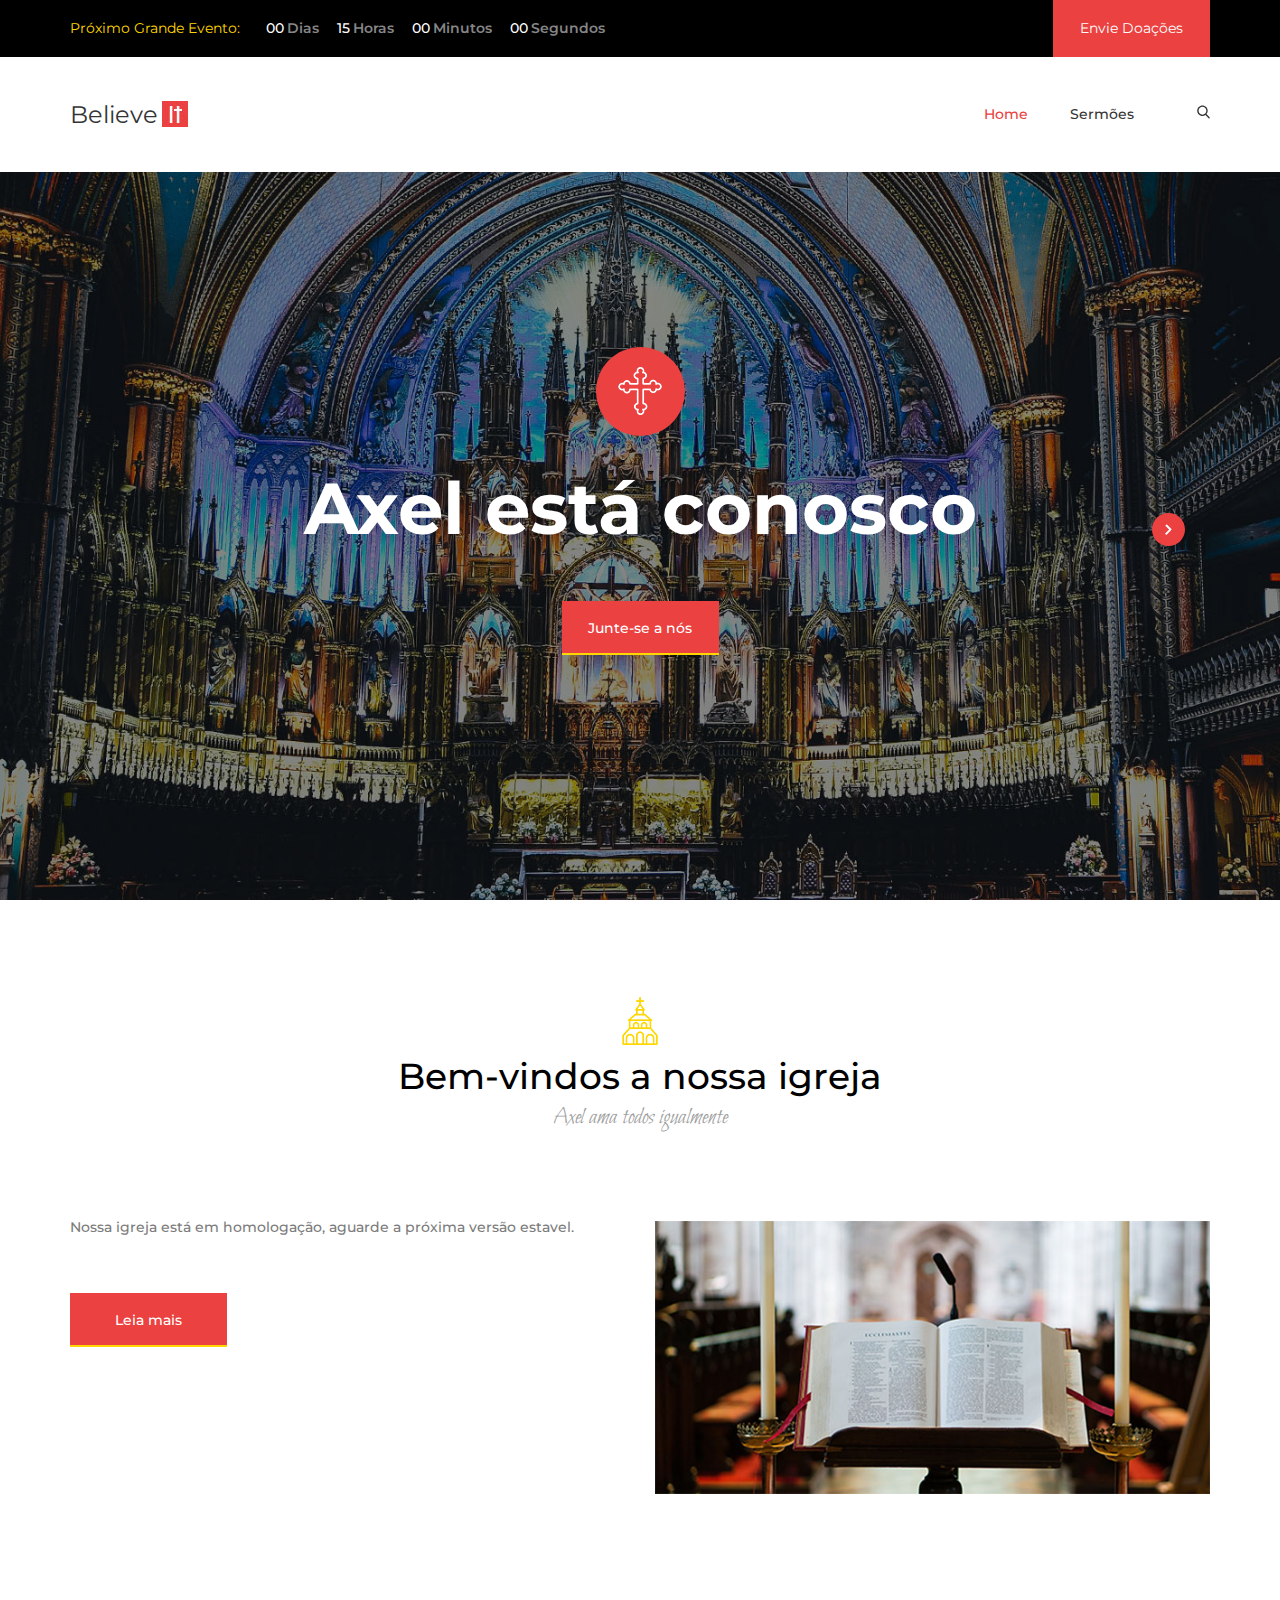
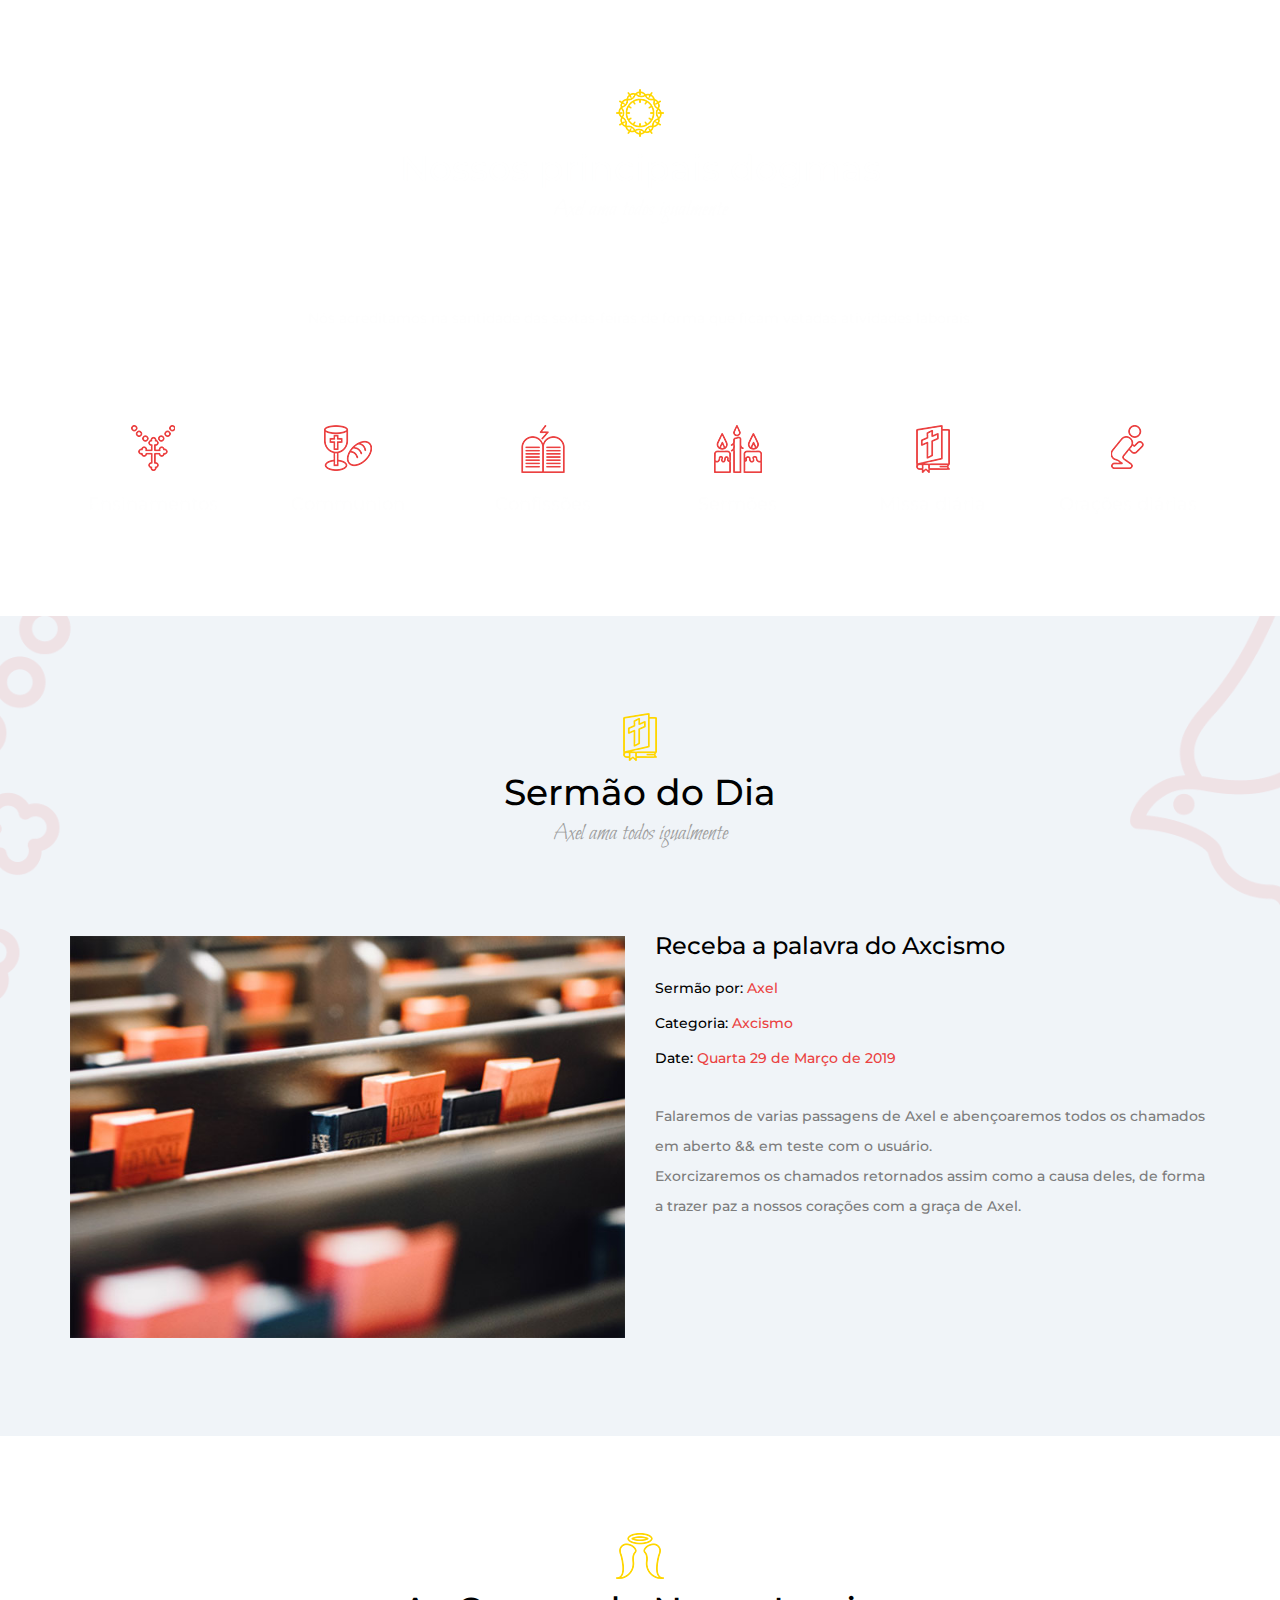
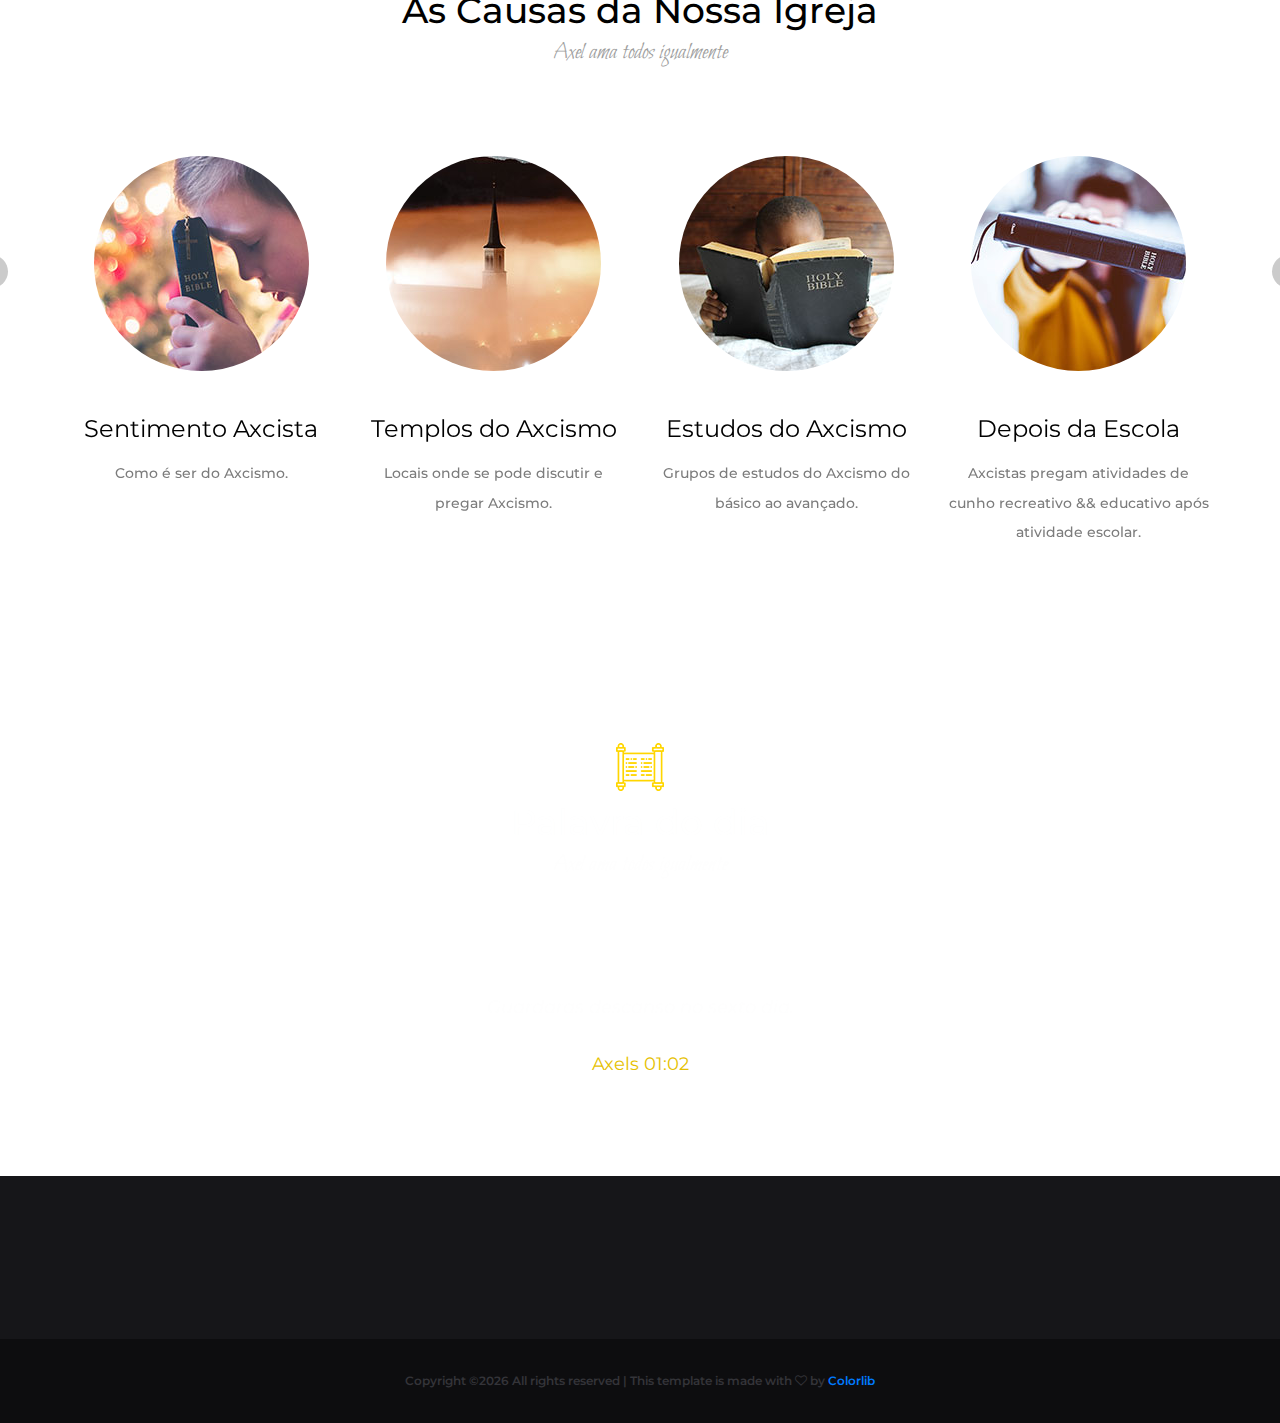
==== commit baa78861: "sermao do dia" ====
--- a/index.html
+++ b/index.html
@@ -215,7 +215,7 @@
 				<!-- Intro Text -->
 				<div class="col-lg-6">
 					<div class="intro_text">
-						<p>Nossa igreja está em homologação, aguardea próxima versão estavel.</p>
+						<p>Nossa igreja está em homologação, aguarde a próxima versão estavel.</p>
 						<div class="button intro_button"><a href="#">Leia mais</a></div>
 					</div>
 				</div>
@@ -330,10 +330,11 @@
 						<ul class="sermon_list">
 							<li>Sermão por: <a href="#">Axel</a></li>
 							<li>Categoria: <a href="#">Axcismo</a></li>
-							<li>Date: <a href="#">Quarta 27 de Março de 2019</a></li>
+							<li>Date: <a href="#">Quarta 29 de Março de 2019</a></li>
 						</ul>
 						<div class="sermon_text">
-							<p>Falaremos de varias passagens de Axel e abençoaremos todos os chamados em aberto && em teste com o usuário.</p>
+							<p>Falaremos de varias passagens de Axel e abençoaremos todos os chamados em aberto && em teste com o usuário.<br>
+							Exorcizaremos os chamados retornados assim como a causa deles, de forma a trazer paz a nossos corações com a graça de Axel.</p>
 						</div>
 						<!-- <div class="button sermon_button"><a href="sermons.html">Read More</a></div> -->
 					</div>
@@ -426,8 +427,10 @@
 			<div class="row quote_row">
 				<div class="col text-center">
 					<div class="quote_char"><img src="images/quote_char.png" alt=""></div>
-					<div class="quote_text">Não despertaras a ira de Axel.</div>
-					<div class="quote_source">Axels 01:01</div>
+					<!-- <div class="quote_text">Não despertaras a ira de Axel.</div>
+					<div class="quote_source">Axels 01:01</div> -->
+					<div class="quote_text">Guardaras descanso no sexto dia.</div>
+					<div class="quote_source">Axels 01:02</div>
 				</div>
 			</div>
 		</div>
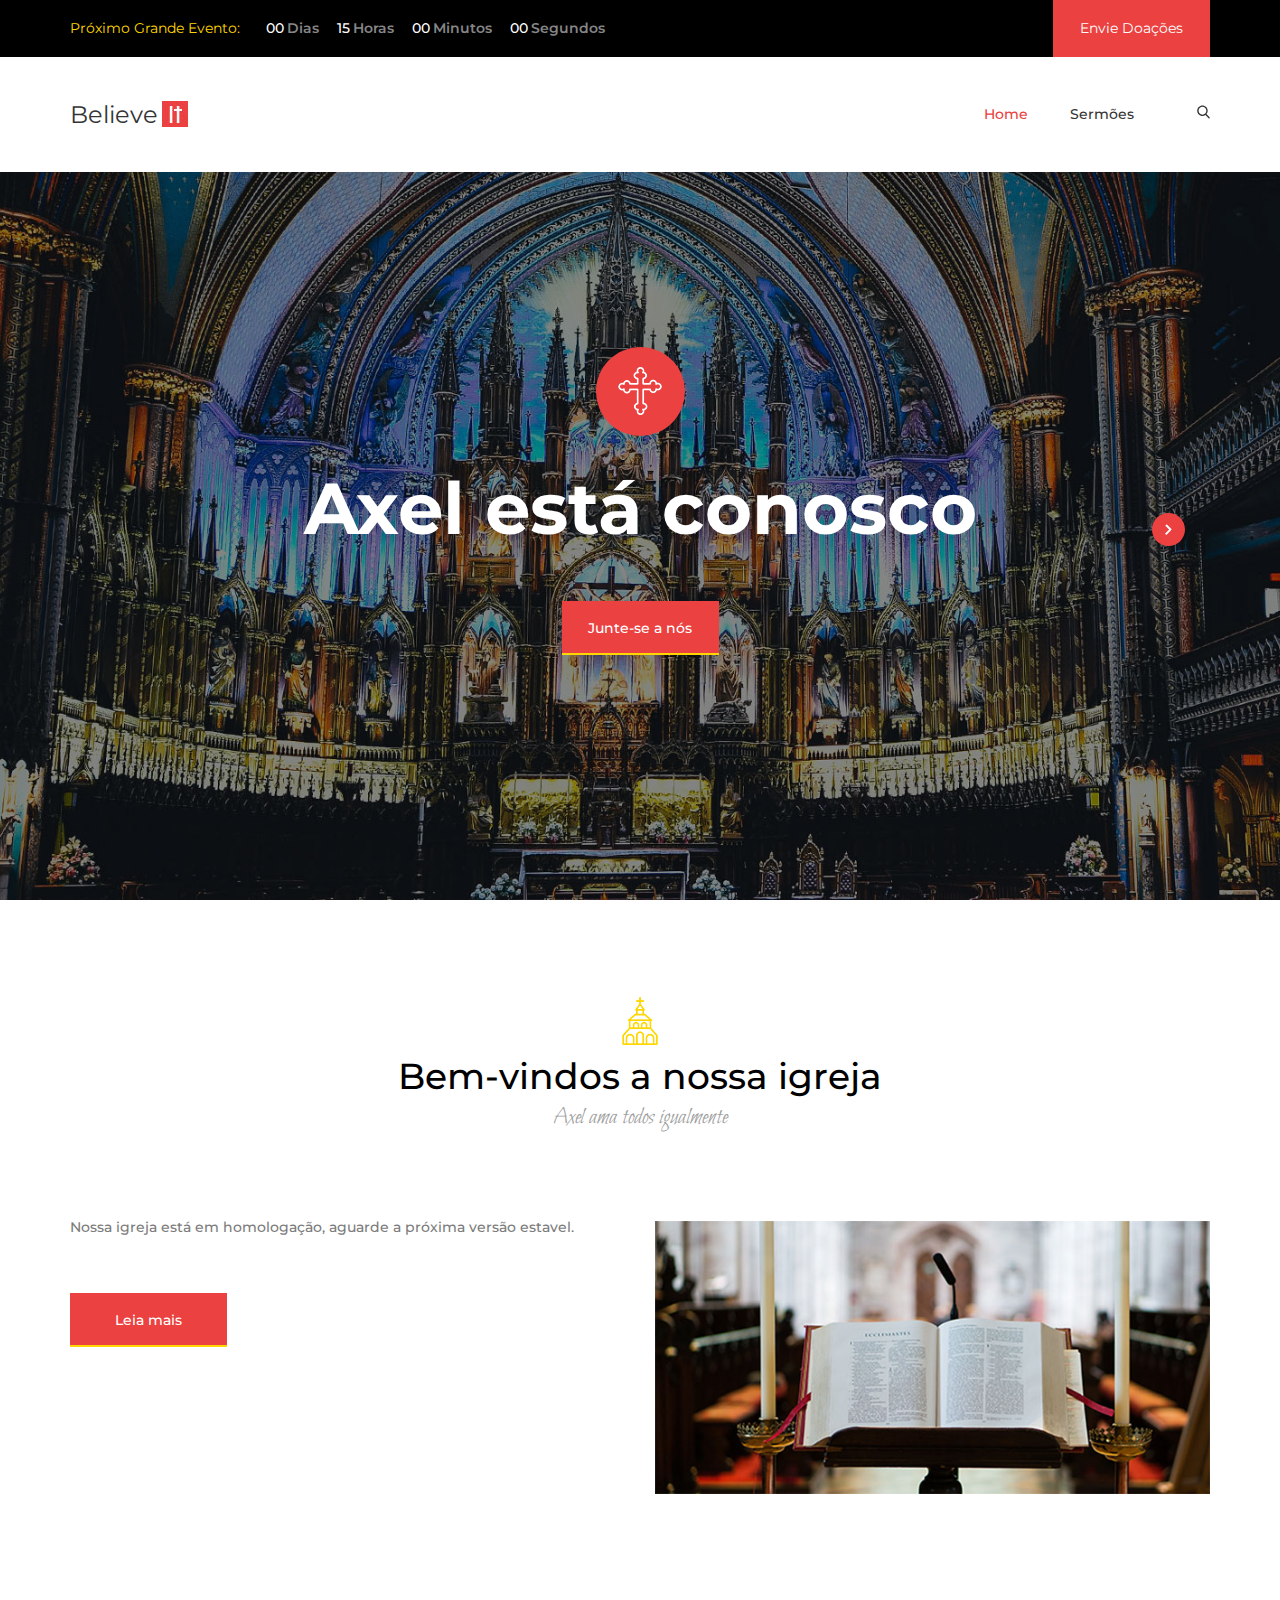
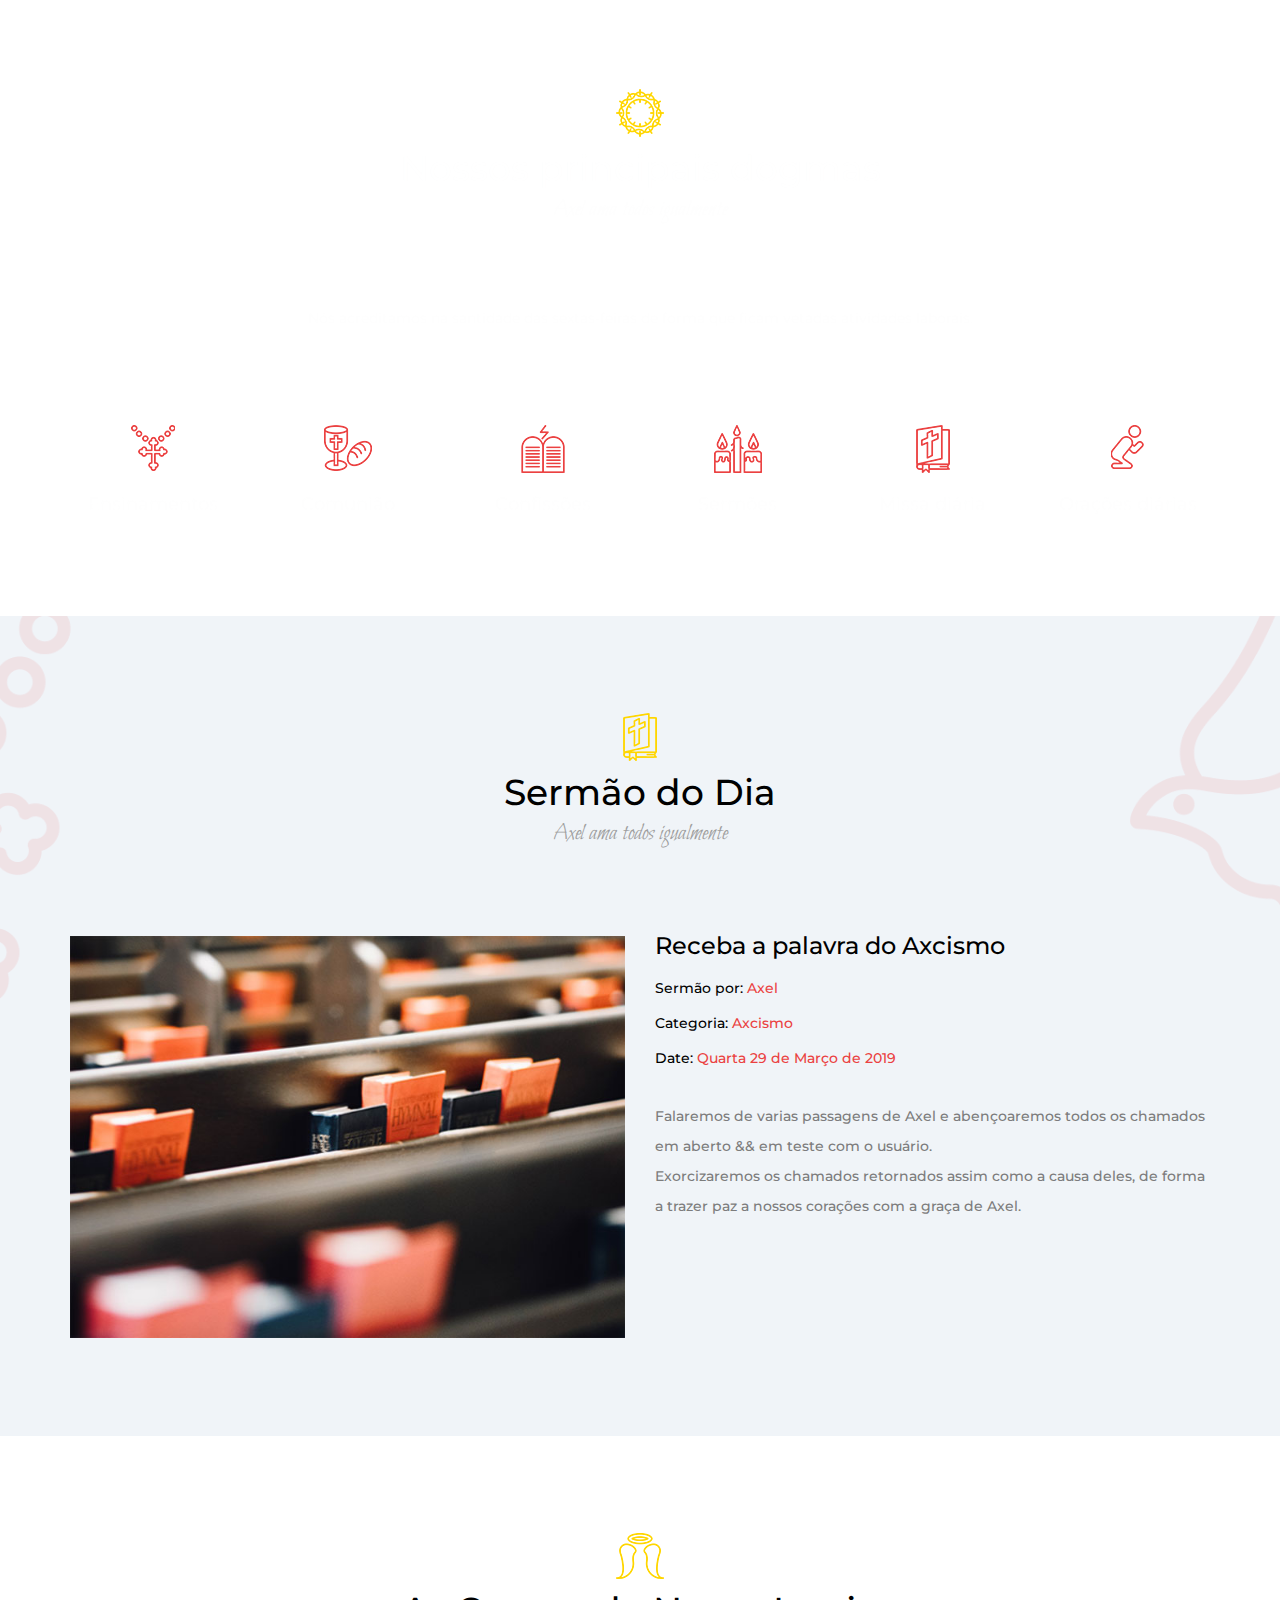
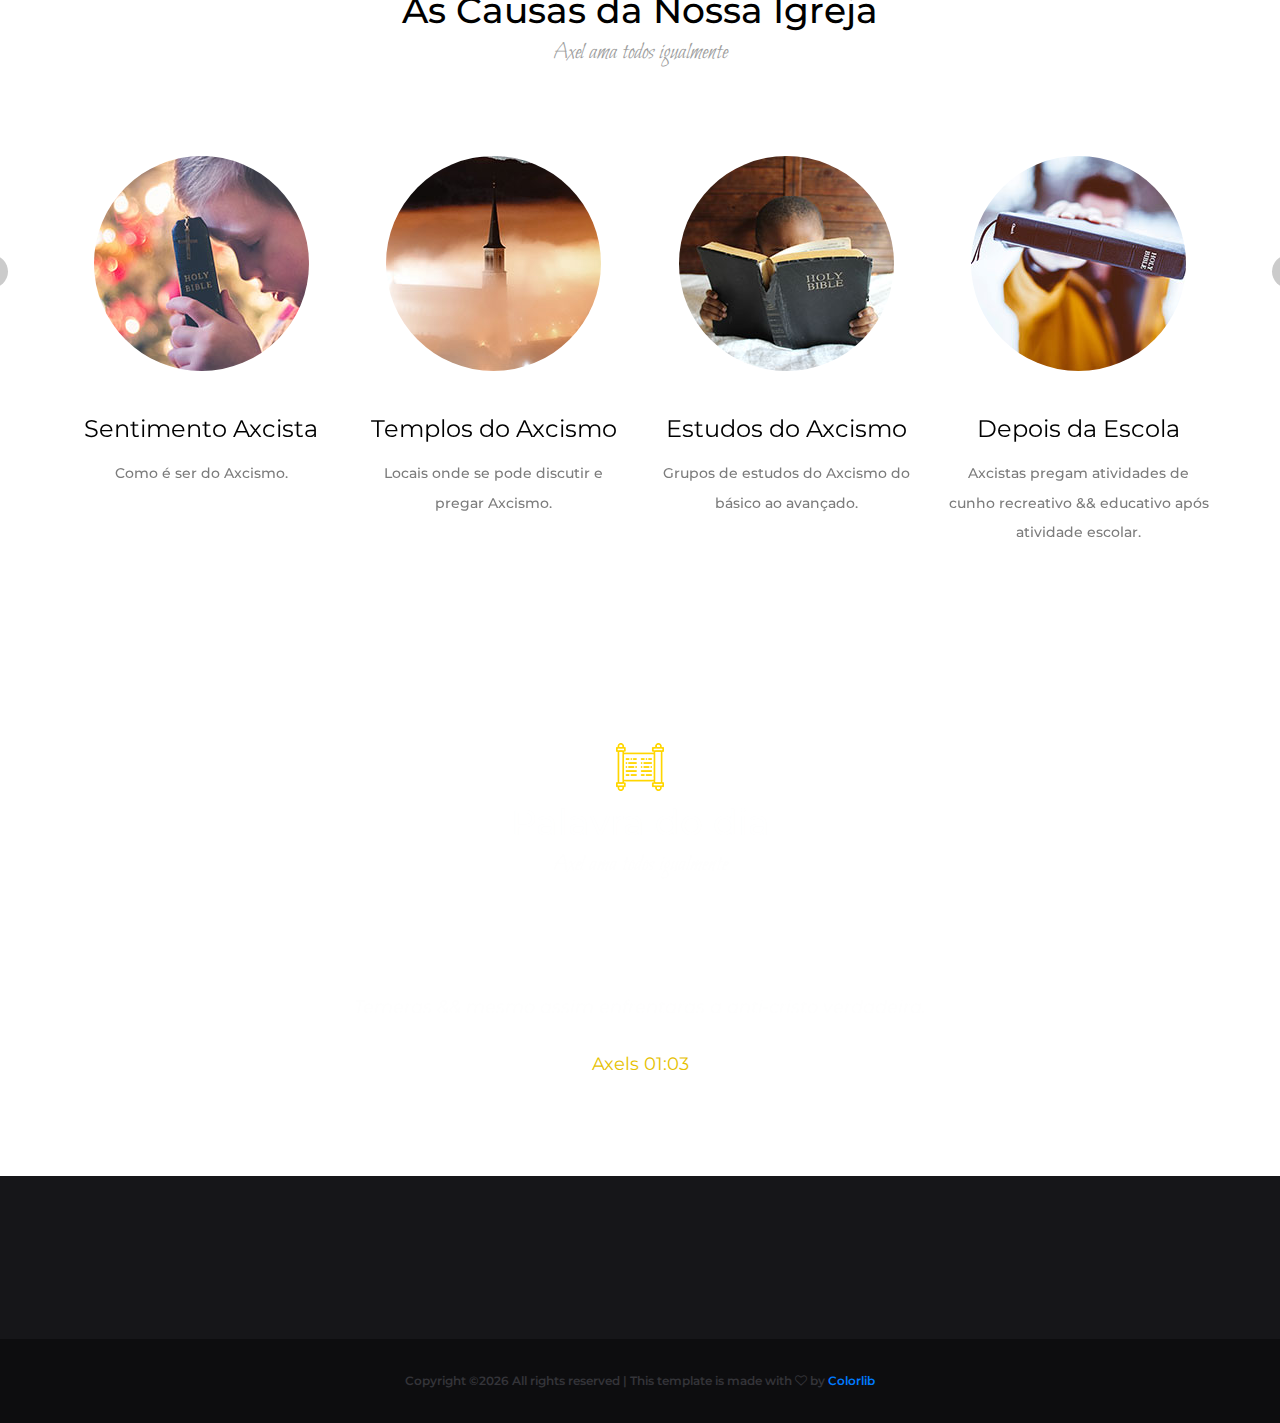
==== commit cc264aed: "palavra do dia" ====
--- a/index.html
+++ b/index.html
@@ -262,7 +262,7 @@
 				<div class="col-lg-2 col-md-4 col-sm-6">
 					<div class="services_item text-center">
 						<div class="services_image"><img src="images/services_2.png" alt=""></div>
-						<div class="services_title">Communion</div>
+						<div class="services_title">Comunião</div>
 					</div>
 				</div>
 
@@ -429,8 +429,10 @@
 					<div class="quote_char"><img src="images/quote_char.png" alt=""></div>
 					<!-- <div class="quote_text">Não despertaras a ira de Axel.</div>
 					<div class="quote_source">Axels 01:01</div> -->
-					<div class="quote_text">Guardaras descanso no sexto dia.</div>
-					<div class="quote_source">Axels 01:02</div>
+					<!-- <div class="quote_text">Guardaras descanso no sexto dia.</div>
+					<div class="quote_source">Axels 01:02</div> -->
+					<div class="quote_text">Temeras && mesmo assim enfrentaras a anti-cristo verdadeira.</div>
+					<div class="quote_source">Axels 01:03</div>
 				</div>
 			</div>
 		</div>
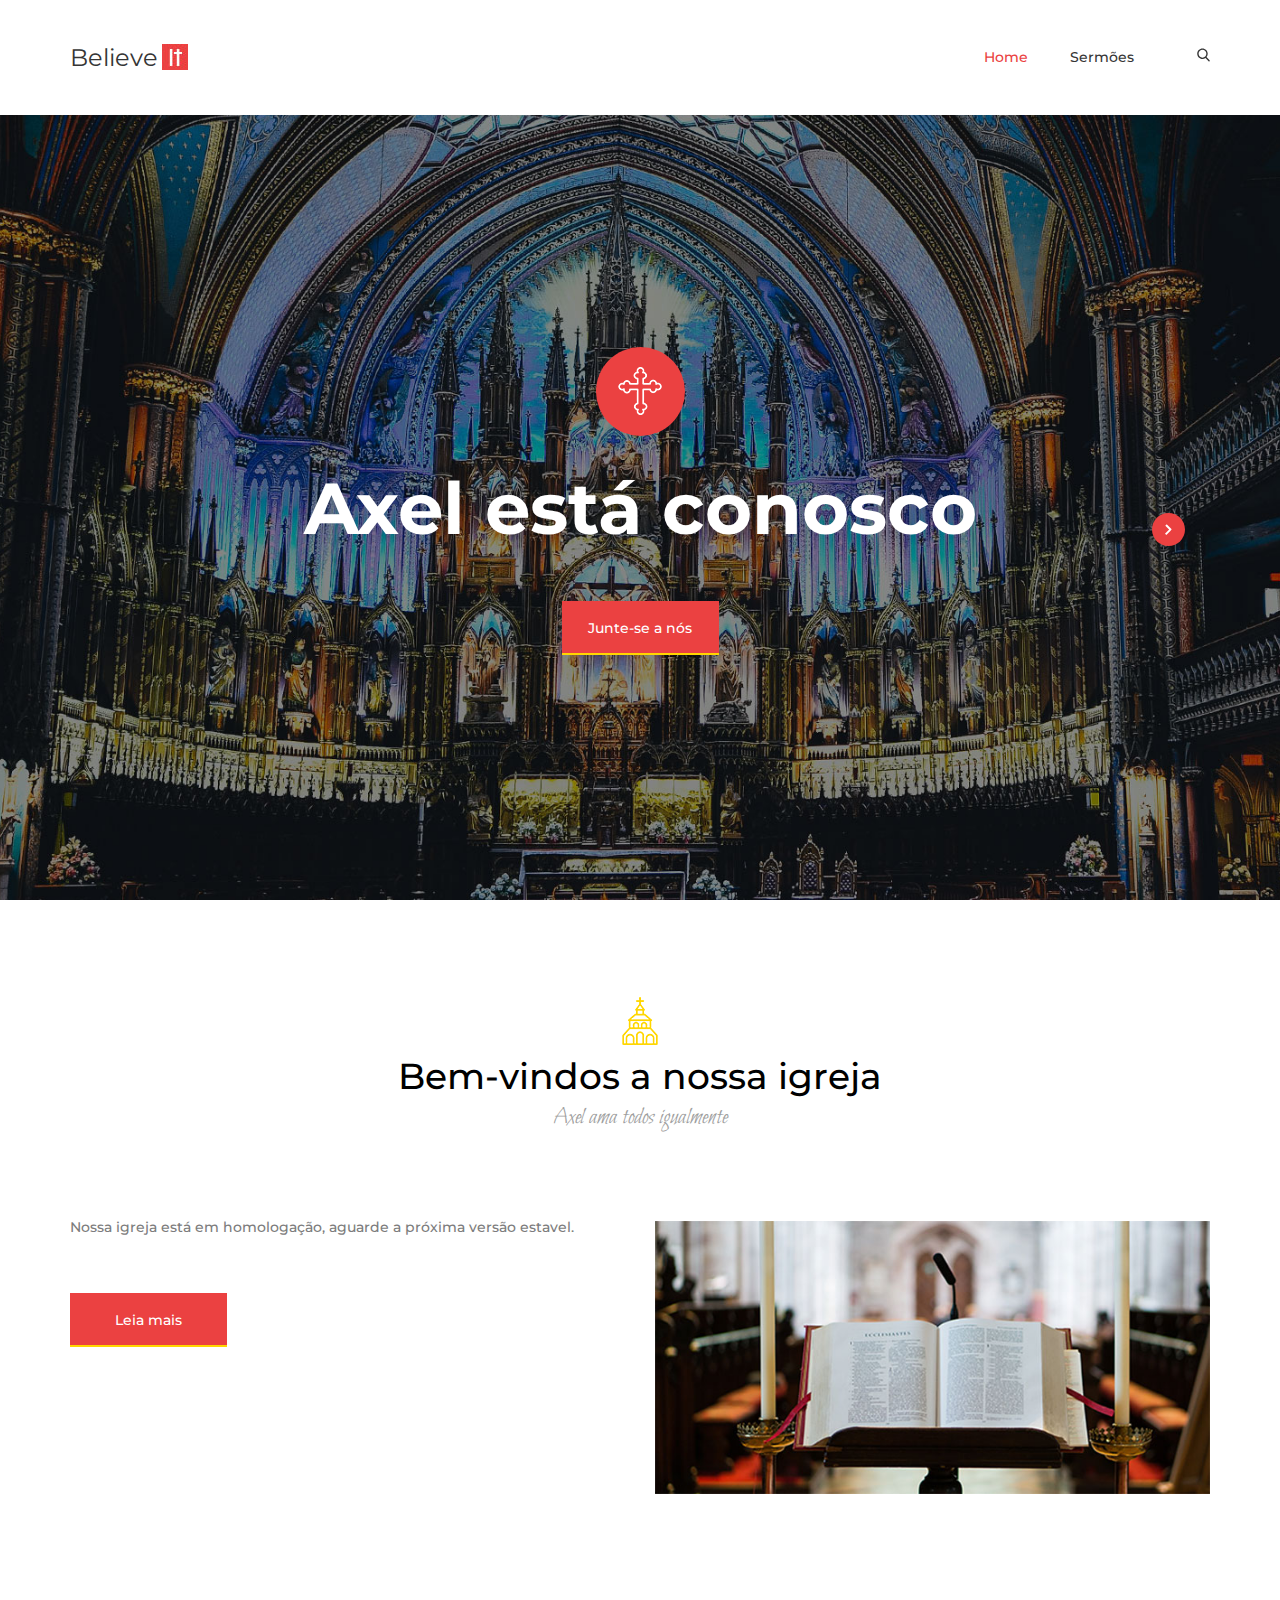
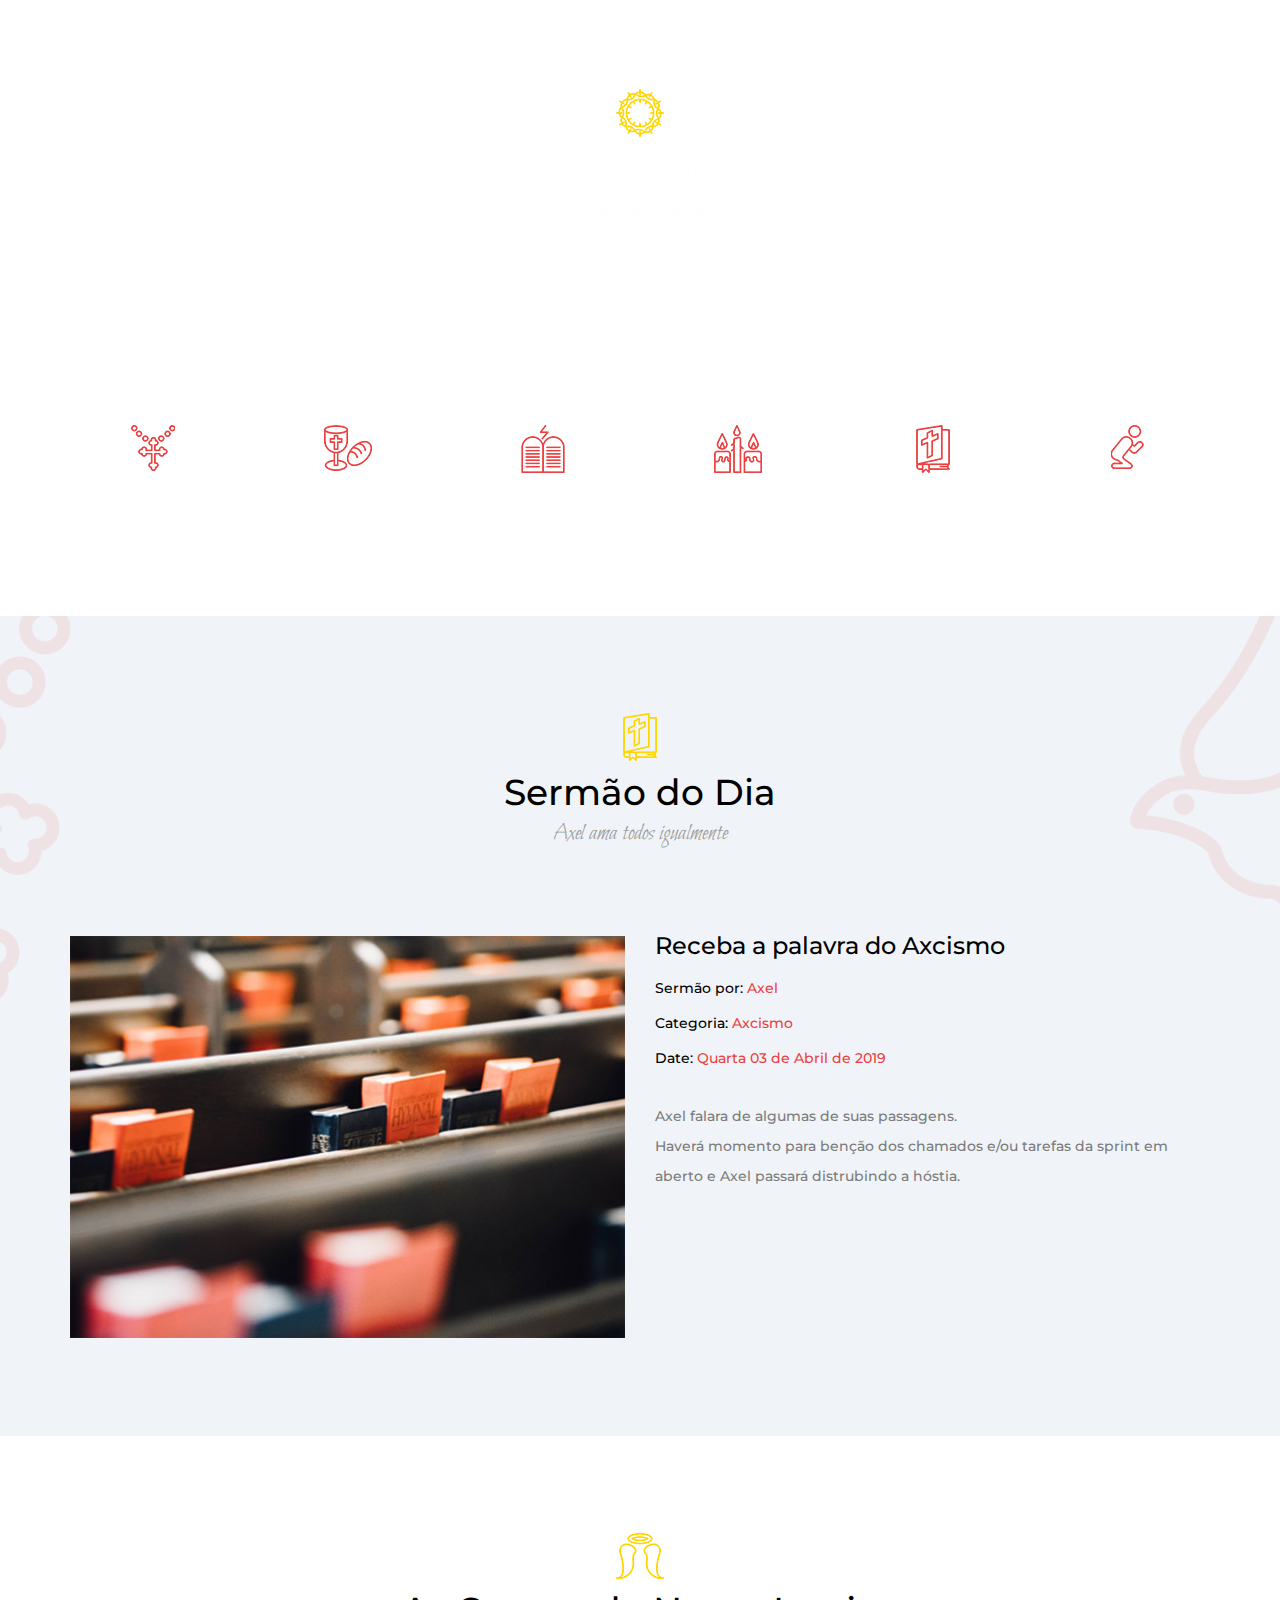
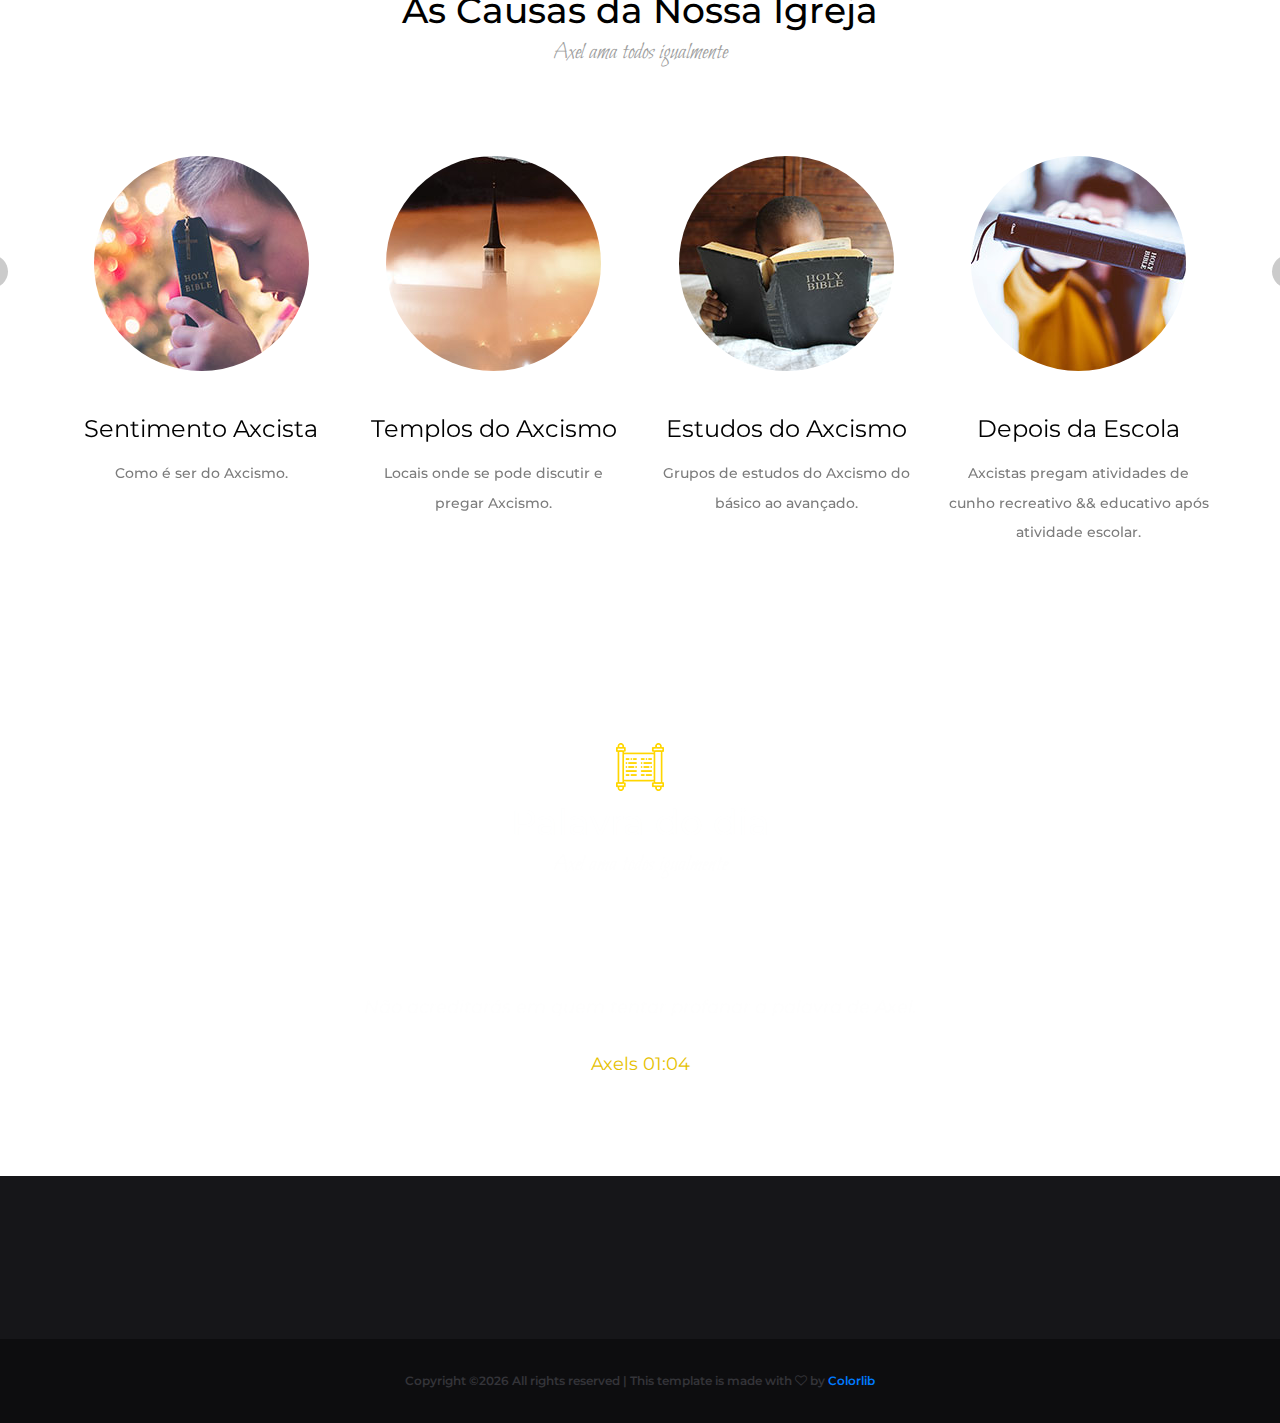
==== commit 6ff3b911: "palavra do dia" ====
--- a/index.html
+++ b/index.html
@@ -1,7 +1,7 @@
 <!DOCTYPE html>
 <html lang="en">
 <head>
-<title>Church</title>
+<title>Axcismo</title>
 <meta charset="utf-8">
 <meta http-equiv="X-UA-Compatible" content="IE=edge">
 <meta name="description" content="Demo project">
@@ -24,7 +24,7 @@
 		
 		<!-- Top Bar -->
 
-	<div class="top_bar">
+	<!-- <div class="top_bar">
 			<div class="container">
 				<div class="row">
 					<div class="col top_bar_content d-flex flex-row align-items-center justify-content-start">
@@ -55,7 +55,7 @@
 					</div>
 				</div>
 			</div>
-		</div>
+		</div> -->
 
 		<!-- Header Content -->
 
@@ -142,10 +142,10 @@
 			<nav class="menu_nav">
 				<ul>
 					<li class="active"><a href="#">Home</a></li>
-					<li><a href="ministries.html">Ministries</a></li>
-					<li><a href="sermons.html">Sermons</a></li>
-					<li><a href="blog.html">Blog</a></li>
-					<li><a href="contact.html">Contact</a></li>
+					<!-- <li><a href="ministries.html">Ministries</a></li> -->
+					<li><a href="sermons.html">Sermões</a></li>
+					<!-- <li><a href="blog.html">Blog</a></li> -->
+					<!-- <li><a href="contact.html">Contact</a></li> -->
 				</ul>
 			</nav>
 		</div>
@@ -330,11 +330,11 @@
 						<ul class="sermon_list">
 							<li>Sermão por: <a href="#">Axel</a></li>
 							<li>Categoria: <a href="#">Axcismo</a></li>
-							<li>Date: <a href="#">Quarta 29 de Março de 2019</a></li>
+							<li>Date: <a href="#">Quarta 03 de Abril de 2019</a></li>
 						</ul>
 						<div class="sermon_text">
-							<p>Falaremos de varias passagens de Axel e abençoaremos todos os chamados em aberto && em teste com o usuário.<br>
-							Exorcizaremos os chamados retornados assim como a causa deles, de forma a trazer paz a nossos corações com a graça de Axel.</p>
+							<p>Axel falara de algumas de suas passagens.<br>
+							Haverá momento para benção dos chamados e/ou tarefas da sprint em aberto e Axel passará distrubindo a hóstia.</p>
 						</div>
 						<!-- <div class="button sermon_button"><a href="sermons.html">Read More</a></div> -->
 					</div>
@@ -431,8 +431,10 @@
 					<div class="quote_source">Axels 01:01</div> -->
 					<!-- <div class="quote_text">Guardaras descanso no sexto dia.</div>
 					<div class="quote_source">Axels 01:02</div> -->
-					<div class="quote_text">Temeras && mesmo assim enfrentaras a anti-cristo verdadeira.</div>
-					<div class="quote_source">Axels 01:03</div>
+					<!-- <div class="quote_text">Temeras && mesmo assim enfrentaras a anti-cristo verdadeira.</div>
+					<div class="quote_source">Axels 01:03</div> -->
+					<div class="quote_text">Não acreditarás em quem tentar profanar a palavra de Axel.</div>
+					<div class="quote_source">Axels 01:04</div>
 				</div>
 			</div>
 		</div>
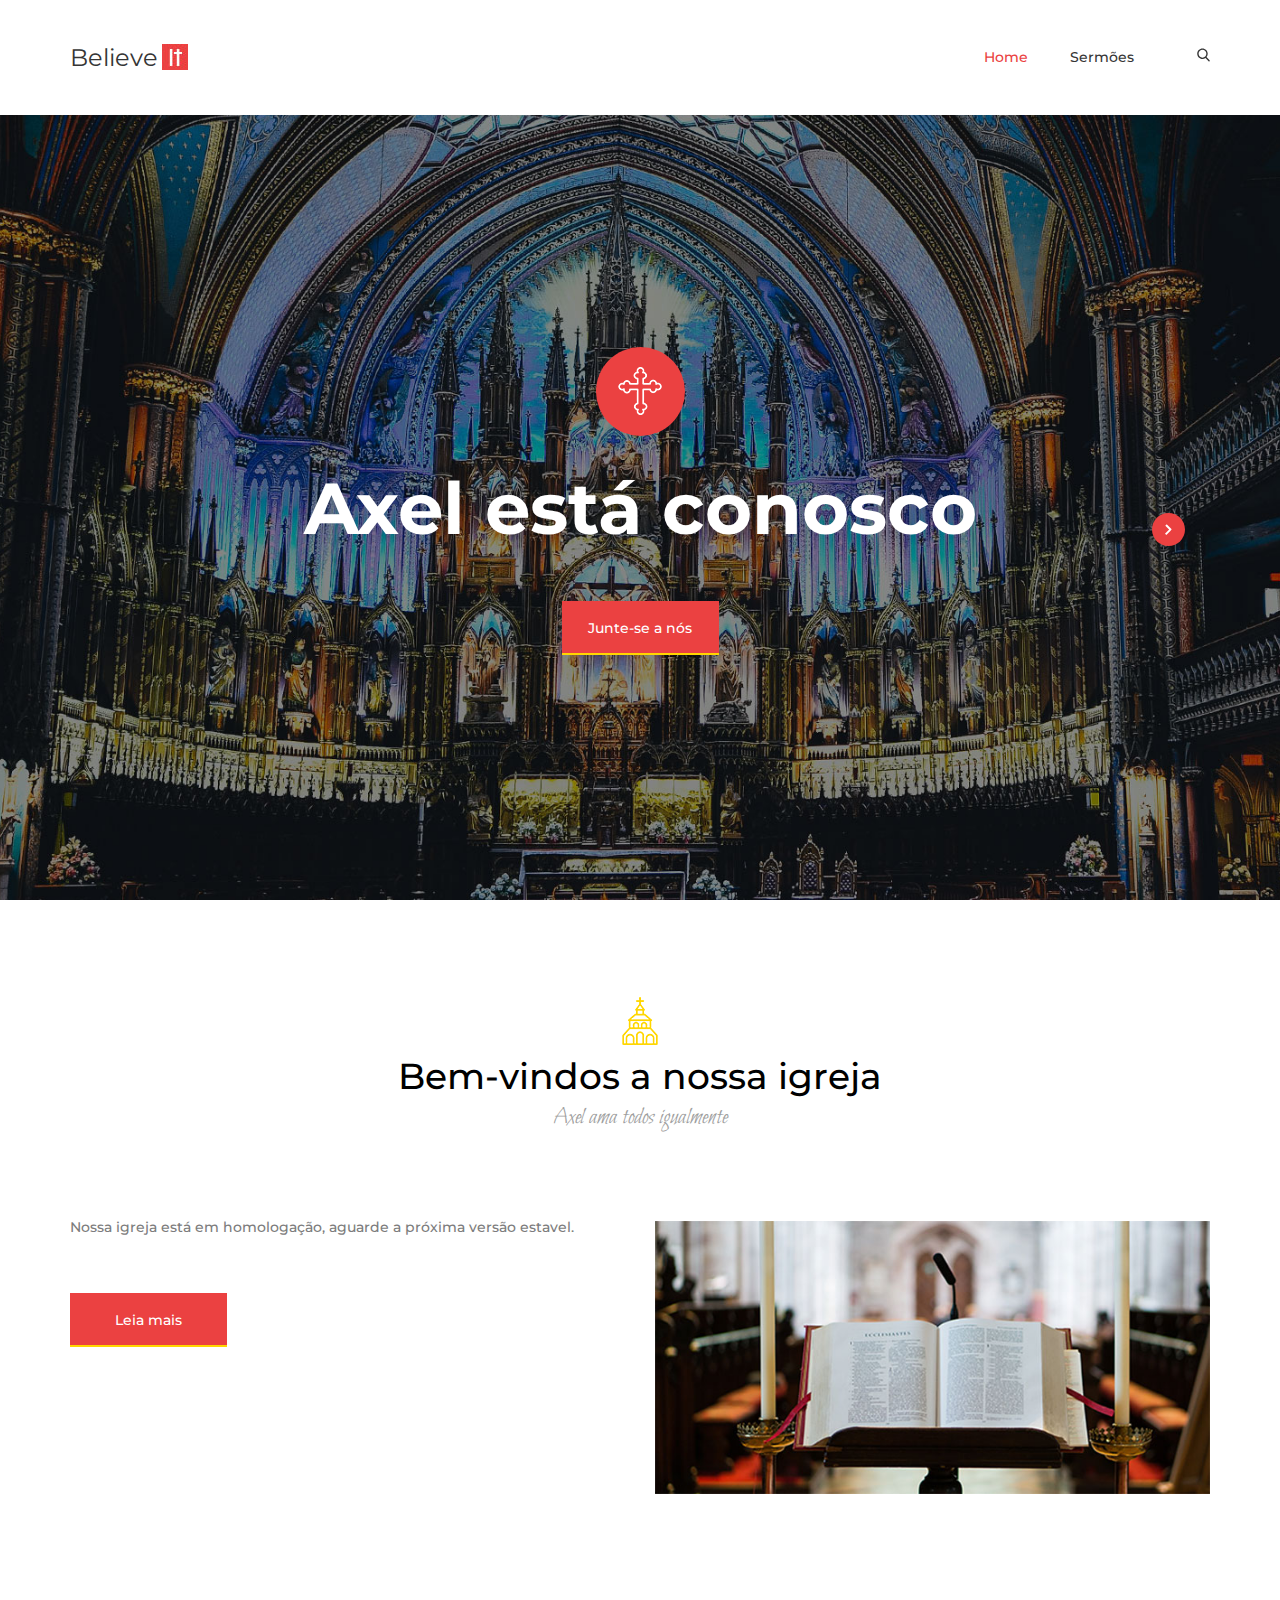
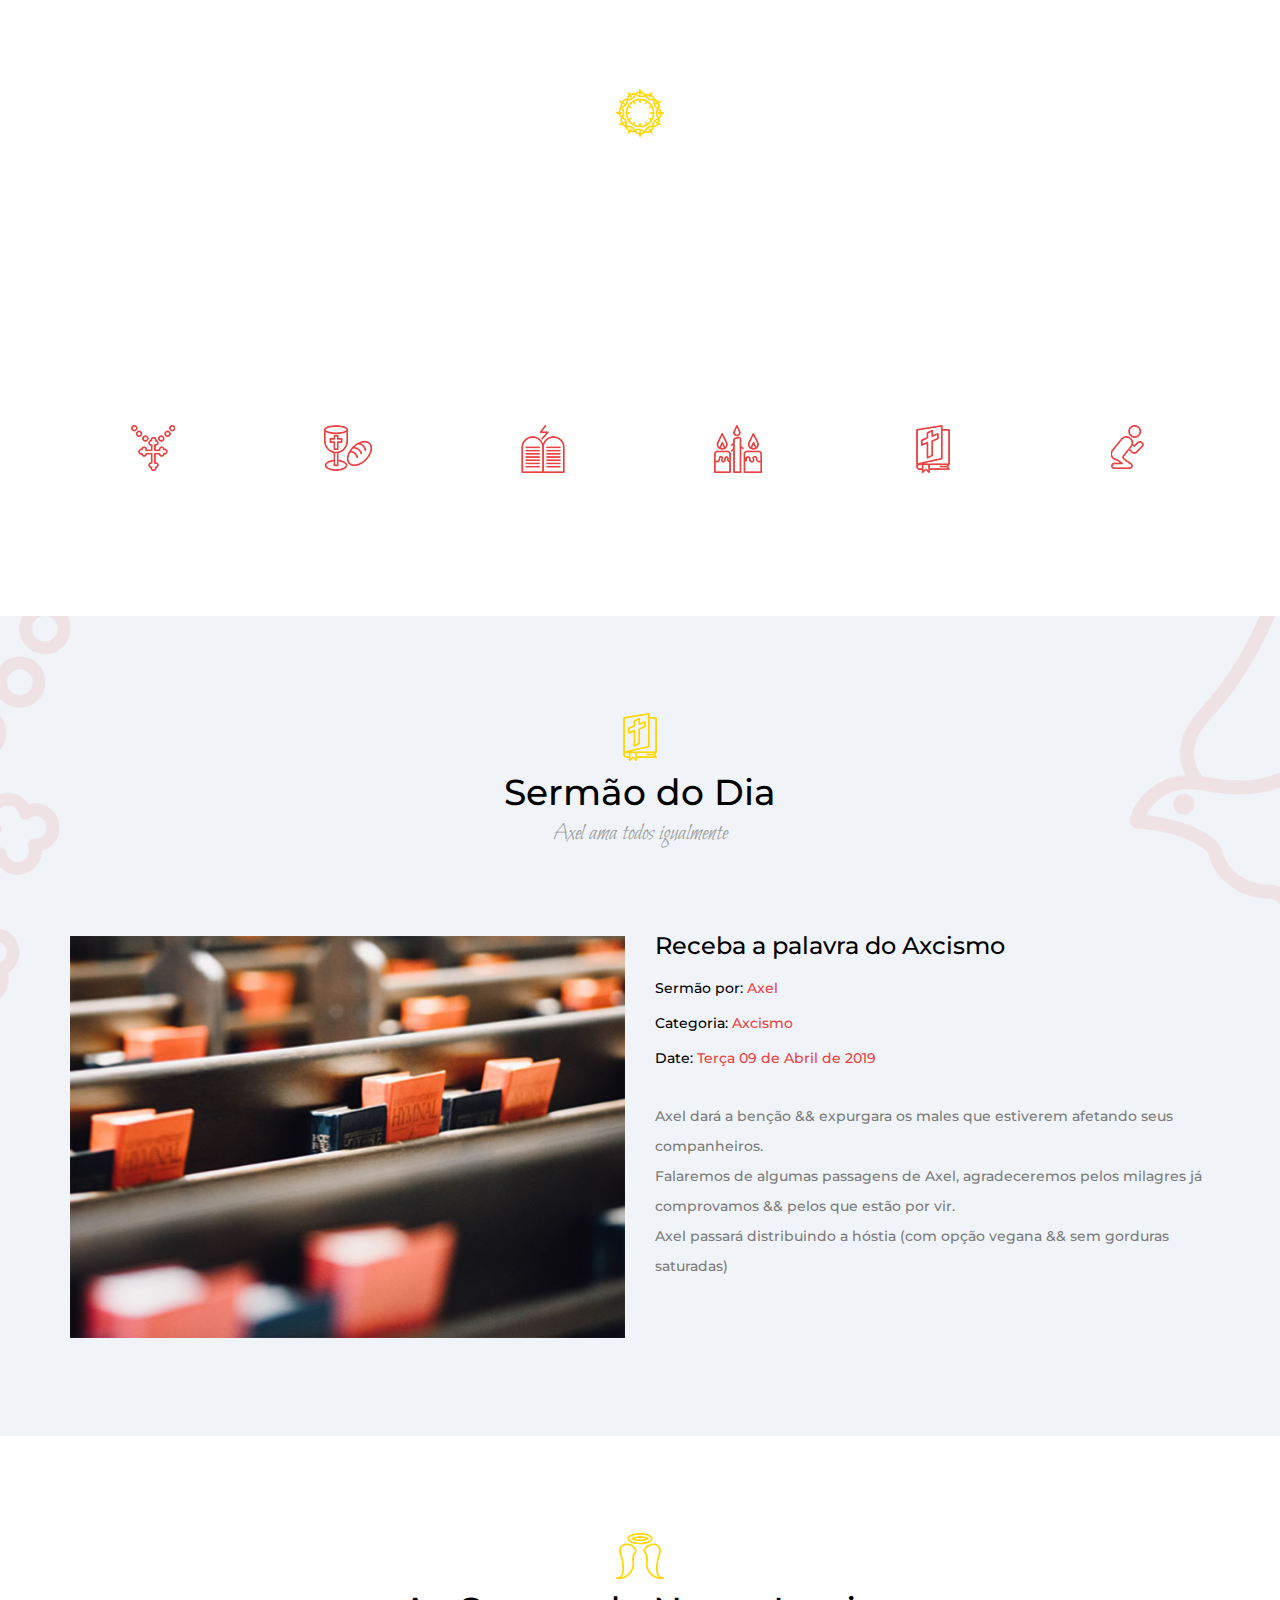
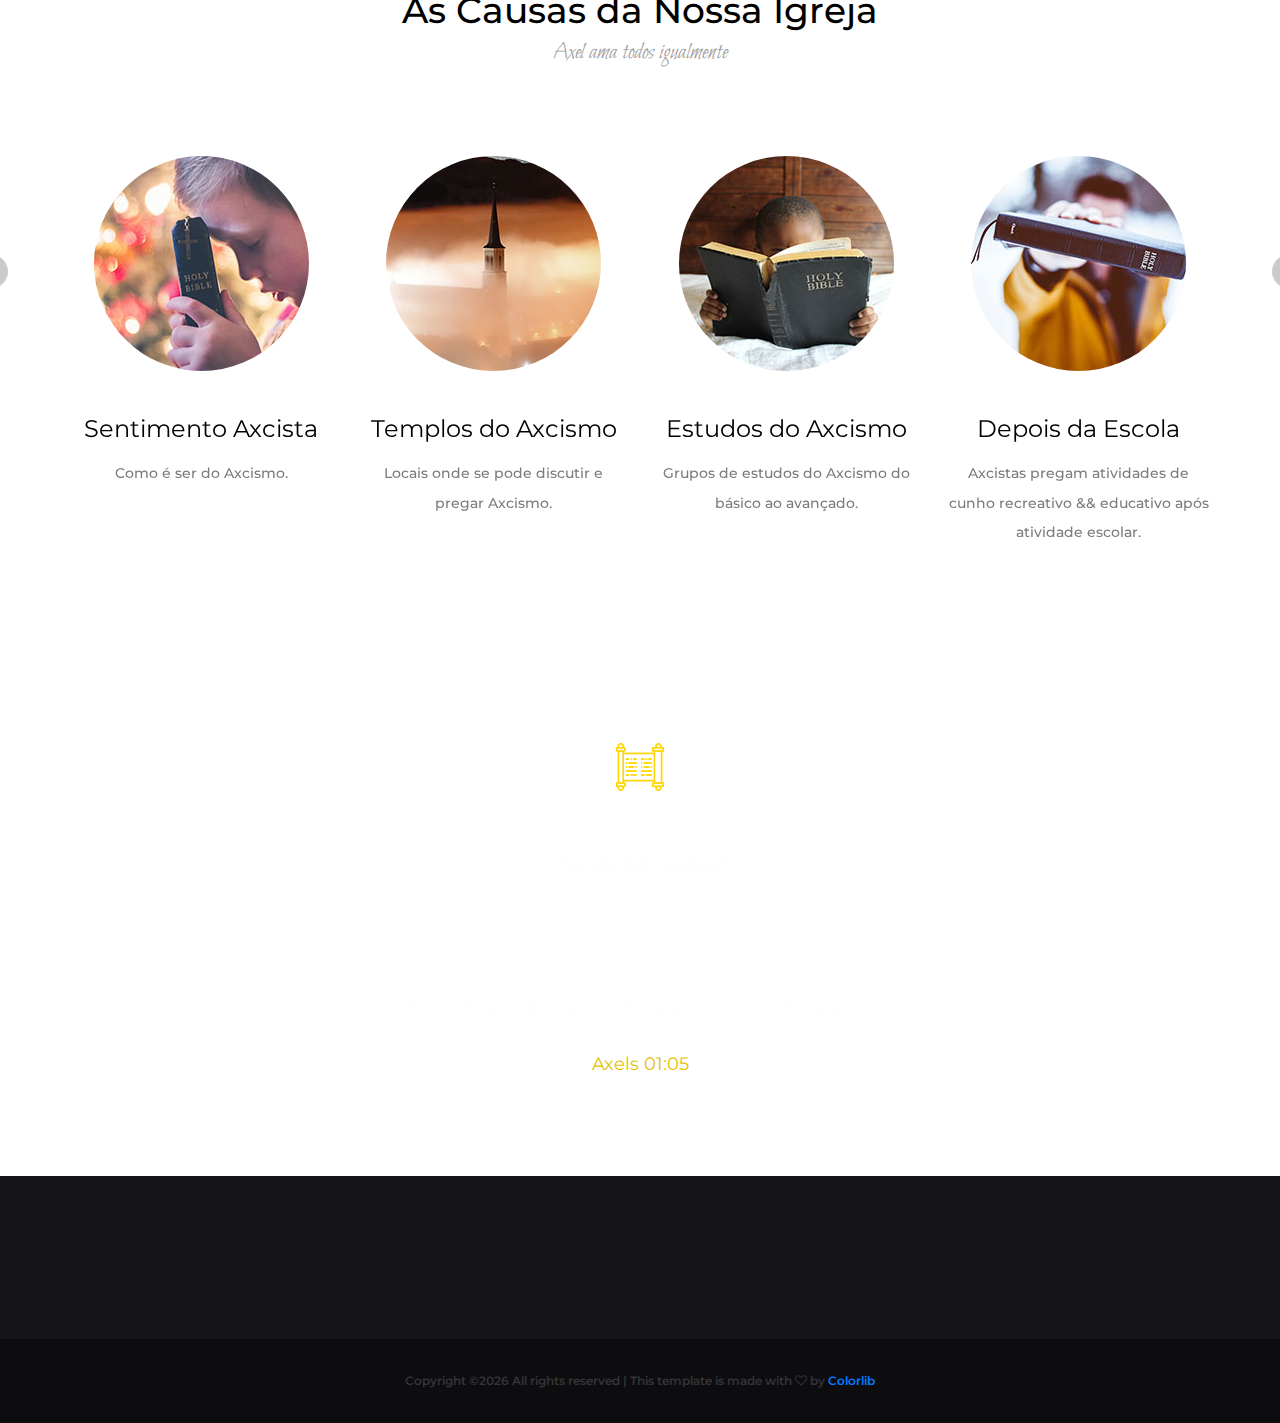
==== commit 131d2b50: "sermao do dia" ====
--- a/index.html
+++ b/index.html
@@ -330,11 +330,12 @@
 						<ul class="sermon_list">
 							<li>Sermão por: <a href="#">Axel</a></li>
 							<li>Categoria: <a href="#">Axcismo</a></li>
-							<li>Date: <a href="#">Quarta 03 de Abril de 2019</a></li>
+							<li>Date: <a href="#">Terça 09 de Abril de 2019</a></li>
 						</ul>
 						<div class="sermon_text">
-							<p>Axel falara de algumas de suas passagens.<br>
-							Haverá momento para benção dos chamados e/ou tarefas da sprint em aberto e Axel passará distrubindo a hóstia.</p>
+							<p>Axel dará a benção && expurgara os males que estiverem afetando seus companheiros.<br>
+								Falaremos de algumas passagens de Axel, agradeceremos pelos milagres já comprovamos && pelos que estão por vir.<br>
+								Axel passará distribuindo a hóstia (com opção vegana && sem gorduras saturadas) </p>
 						</div>
 						<!-- <div class="button sermon_button"><a href="sermons.html">Read More</a></div> -->
 					</div>
@@ -433,8 +434,10 @@
 					<div class="quote_source">Axels 01:02</div> -->
 					<!-- <div class="quote_text">Temeras && mesmo assim enfrentaras a anti-cristo verdadeira.</div>
 					<div class="quote_source">Axels 01:03</div> -->
-					<div class="quote_text">Não acreditarás em quem tentar profanar a palavra de Axel.</div>
-					<div class="quote_source">Axels 01:04</div>
+					<!-- <div class="quote_text">Não acreditarás em quem tentar profanar a palavra de Axel.</div>
+					<div class="quote_source">Axels 01:04</div> -->
+					<div class="quote_text">Clamarás por Axel quando bugs misteriosos surgirem.</div>
+					<div class="quote_source">Axels 01:05</div>
 				</div>
 			</div>
 		</div>
